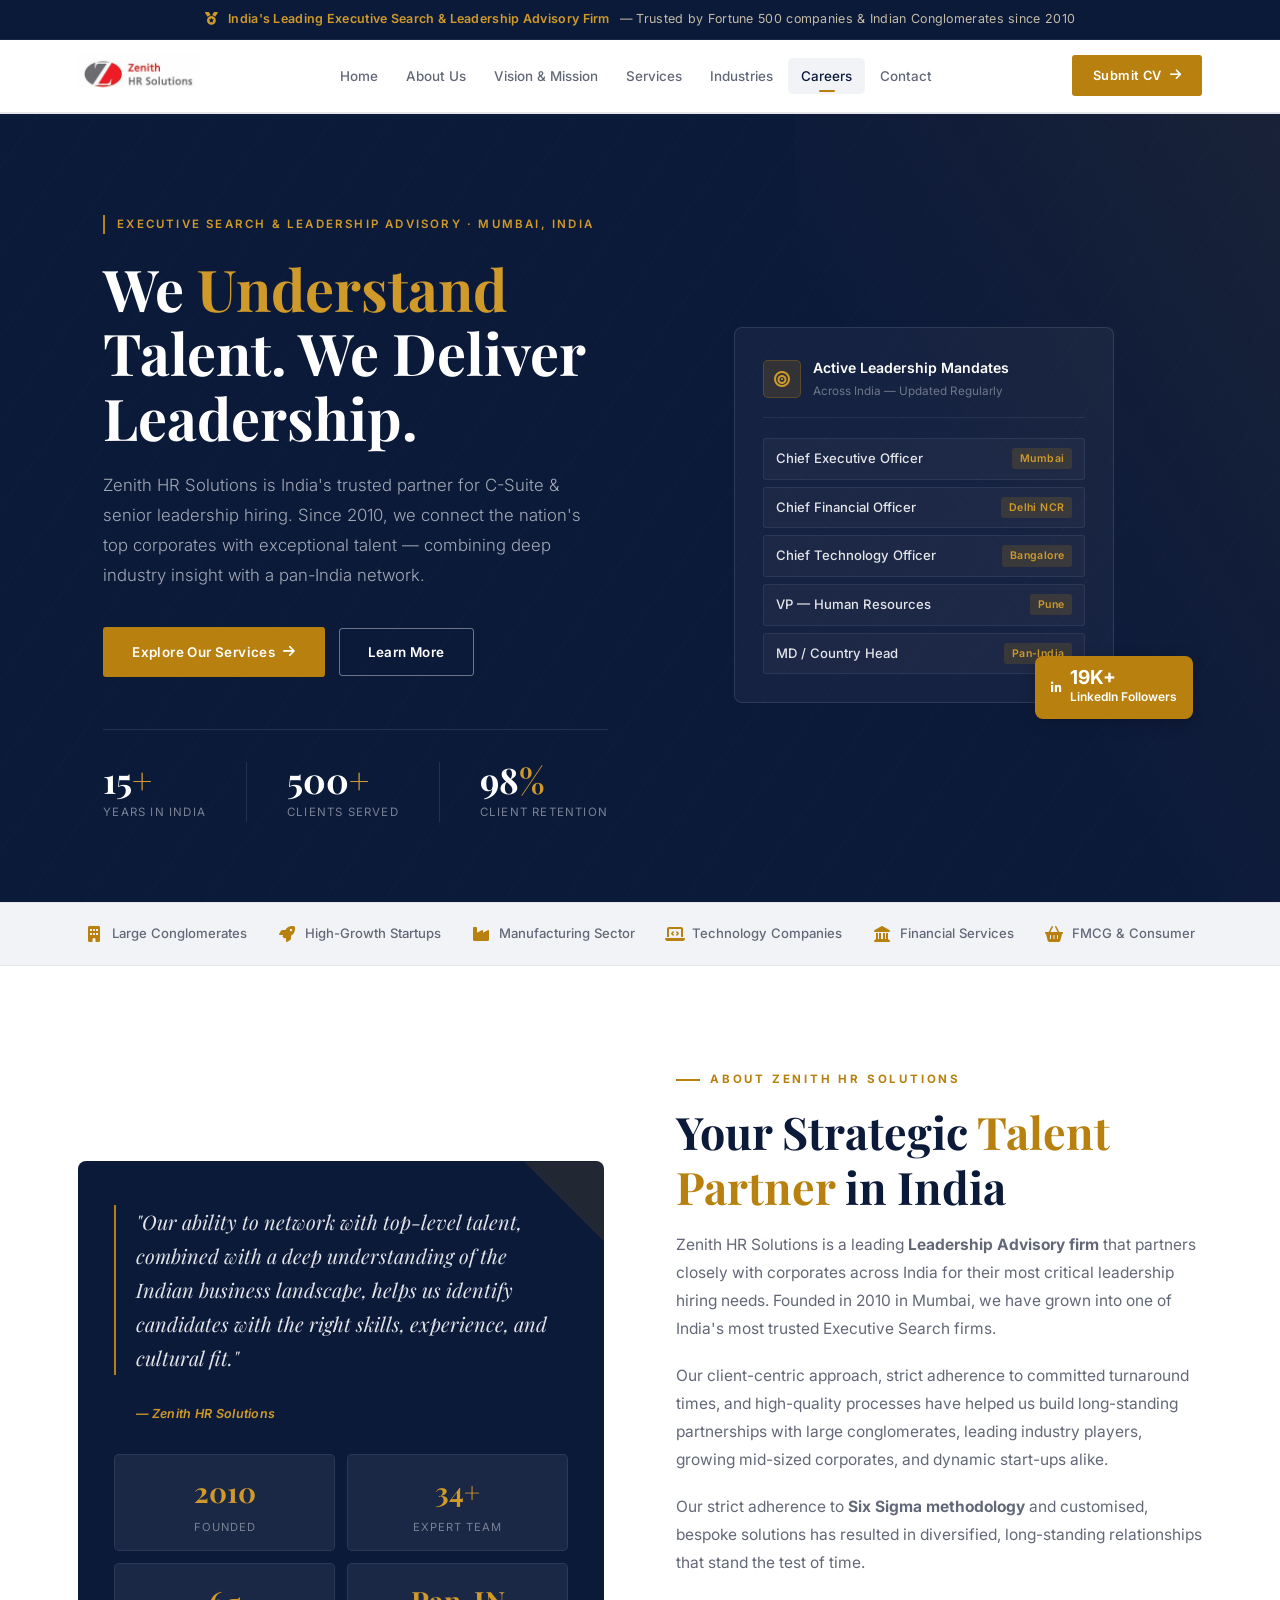
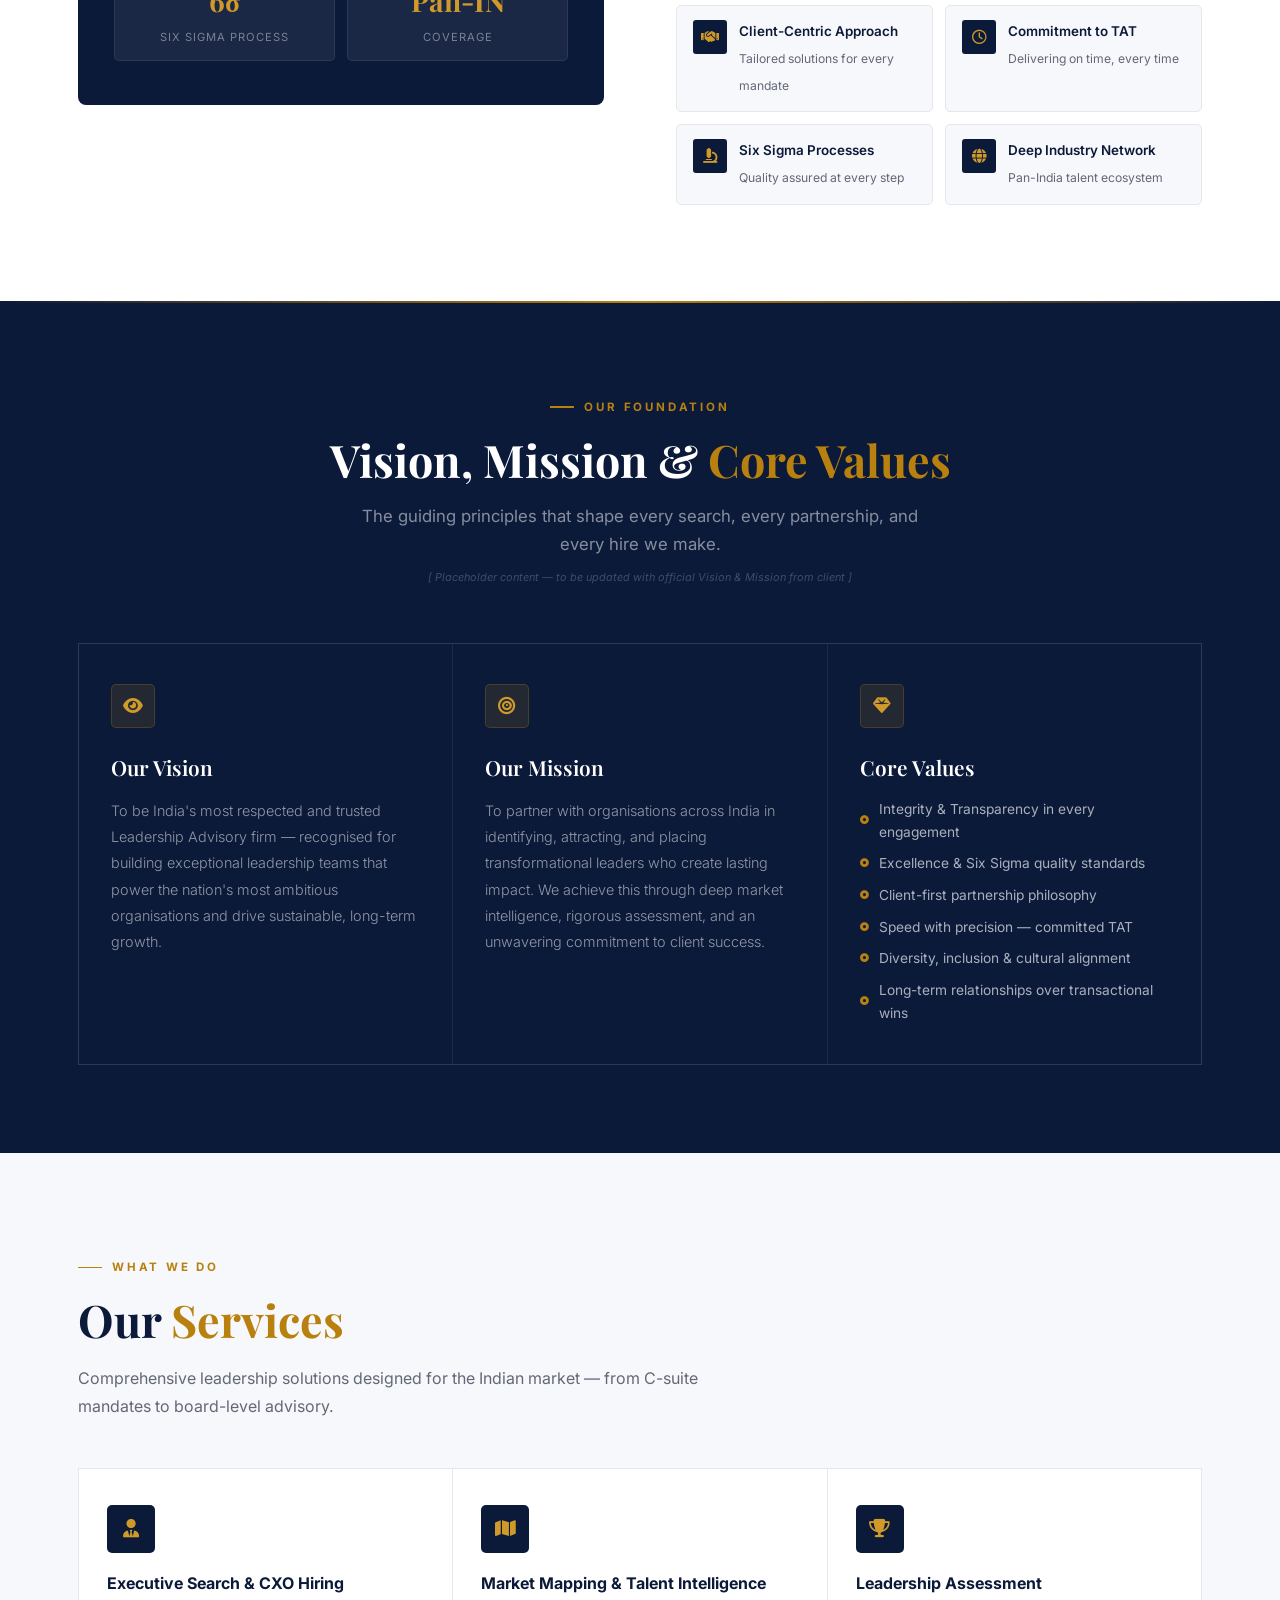
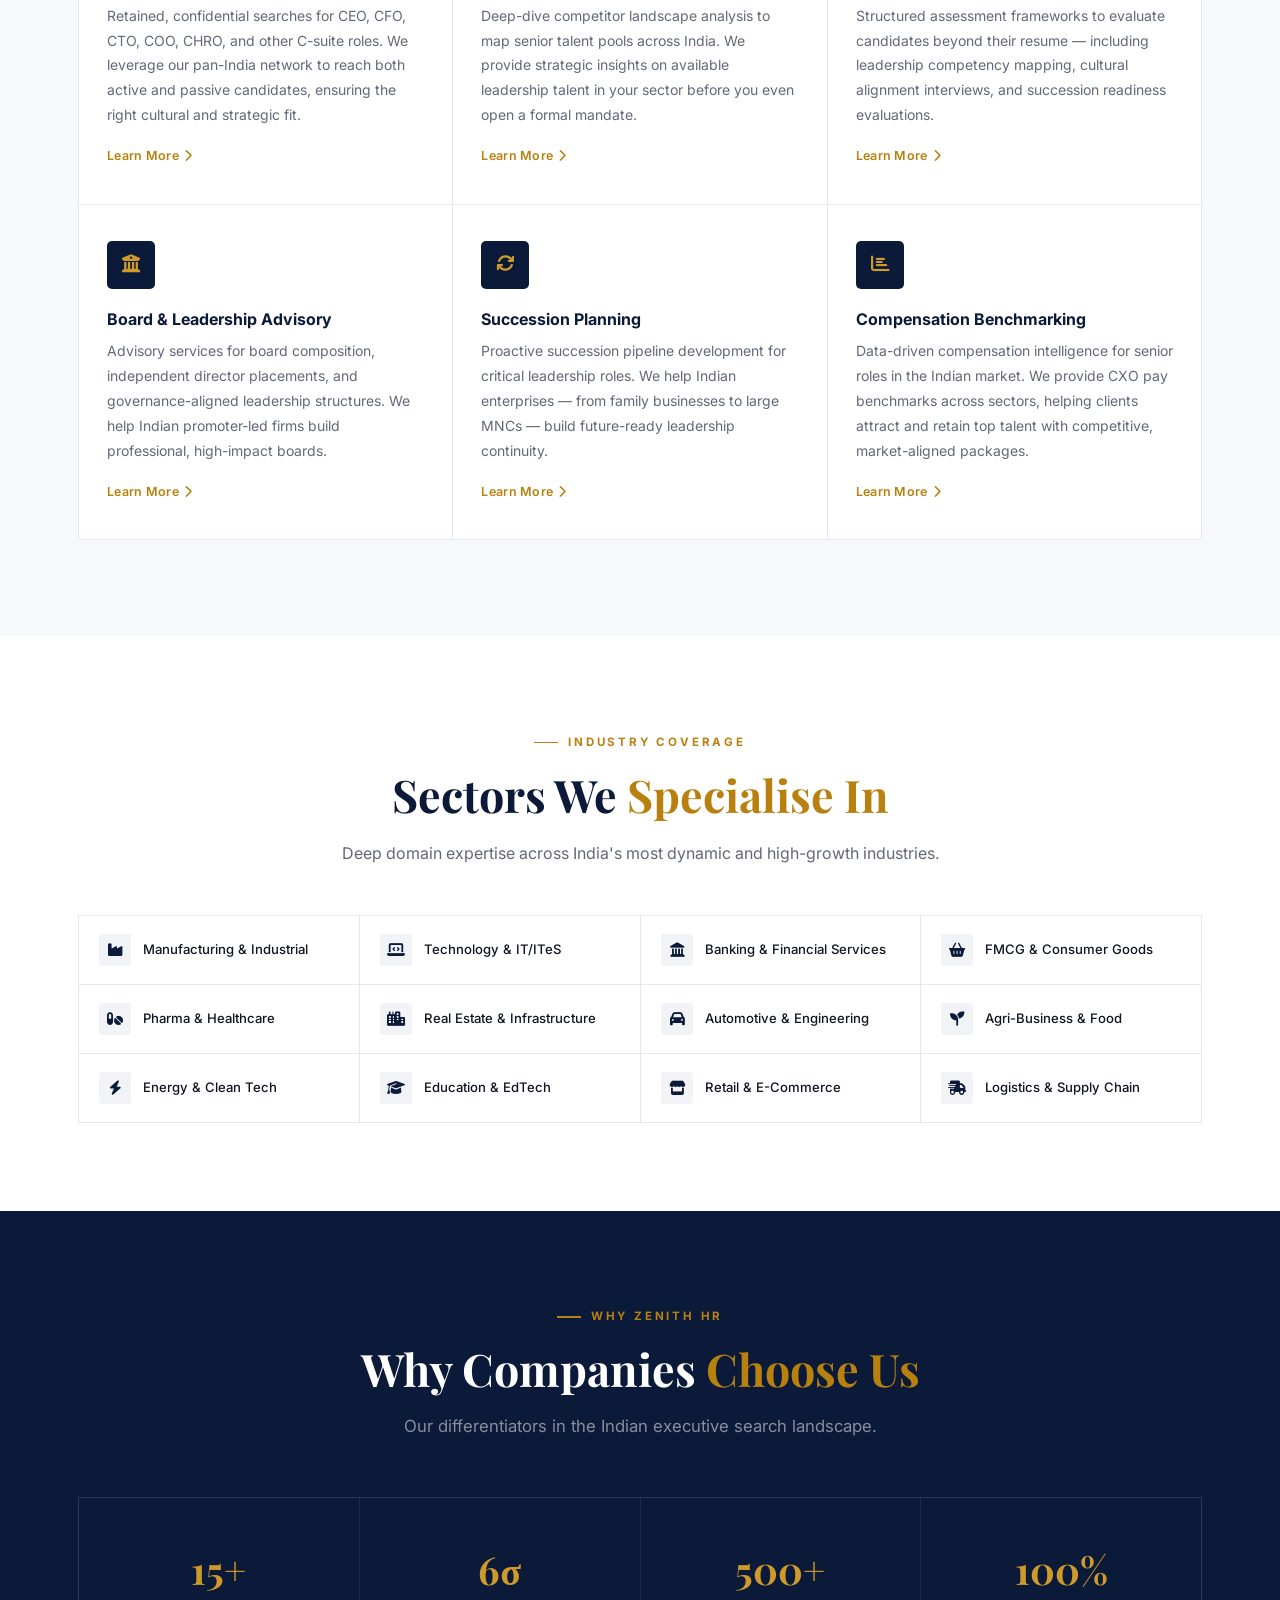
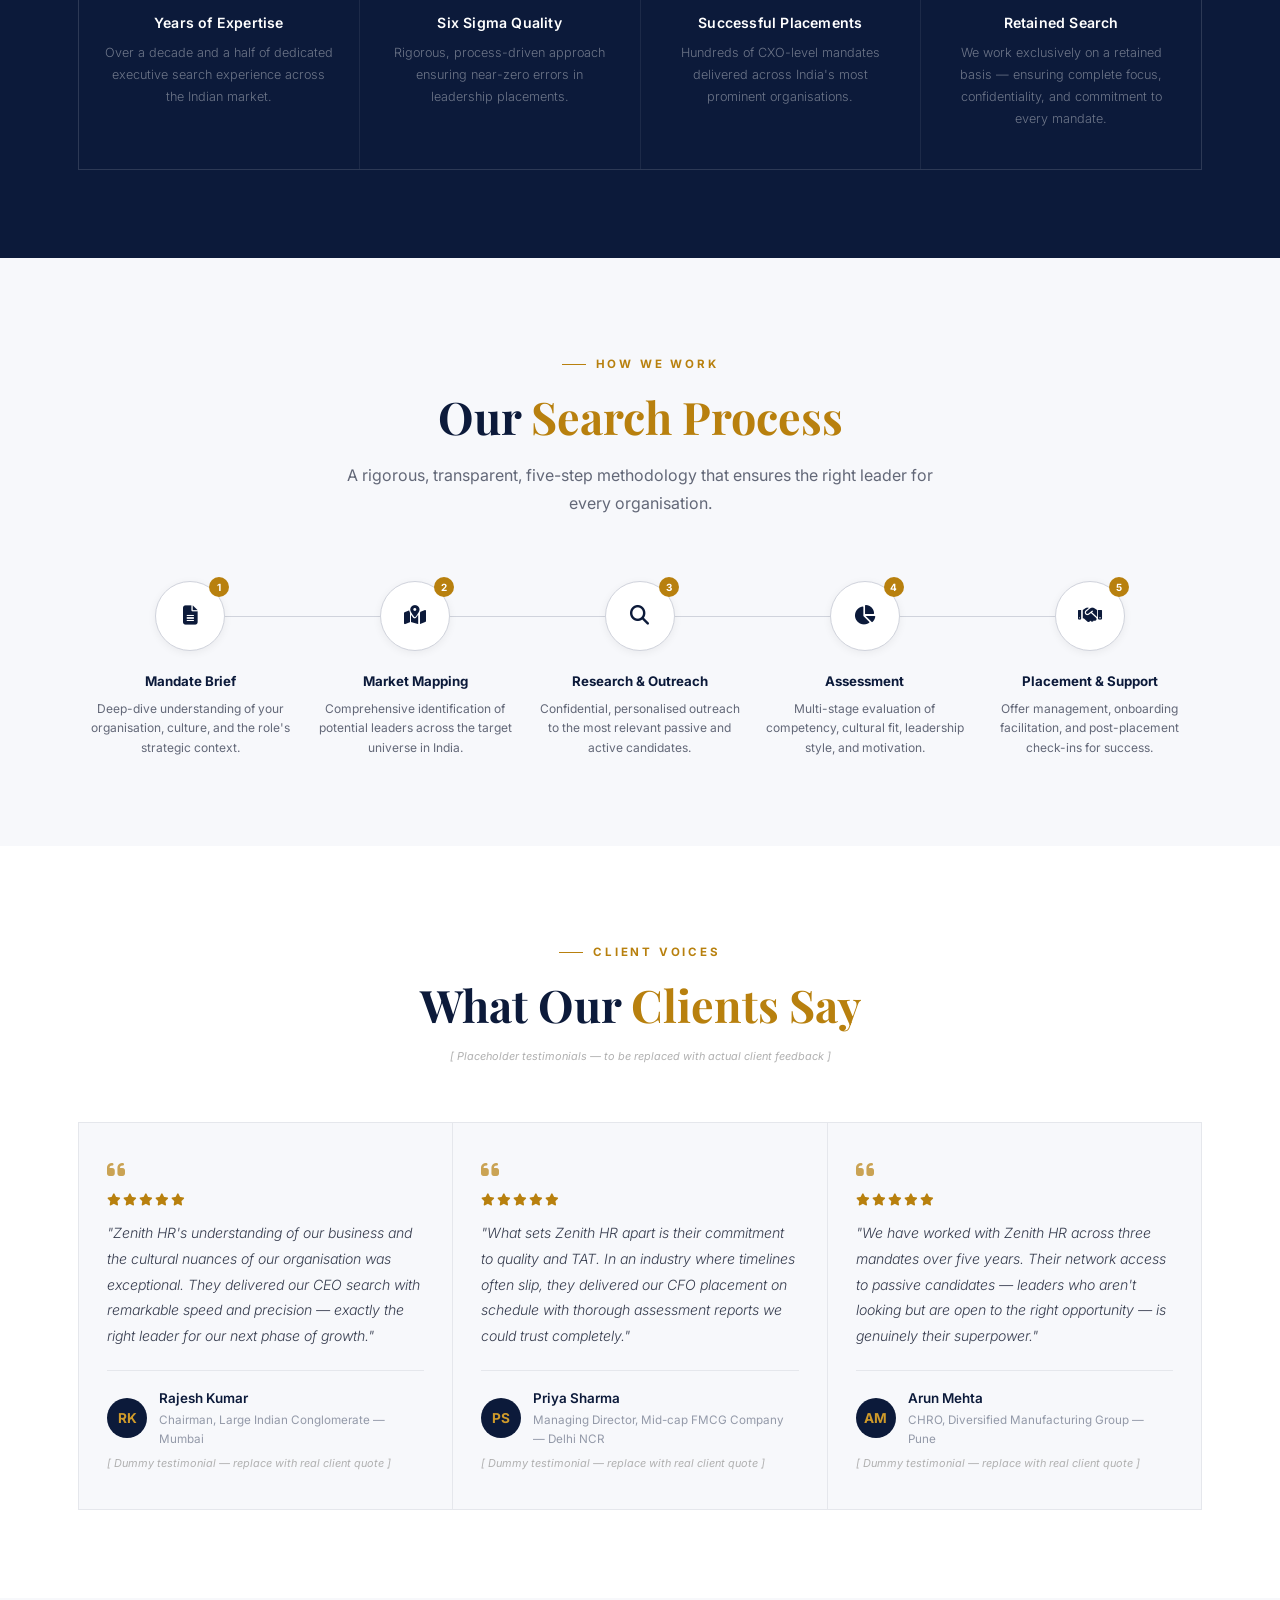
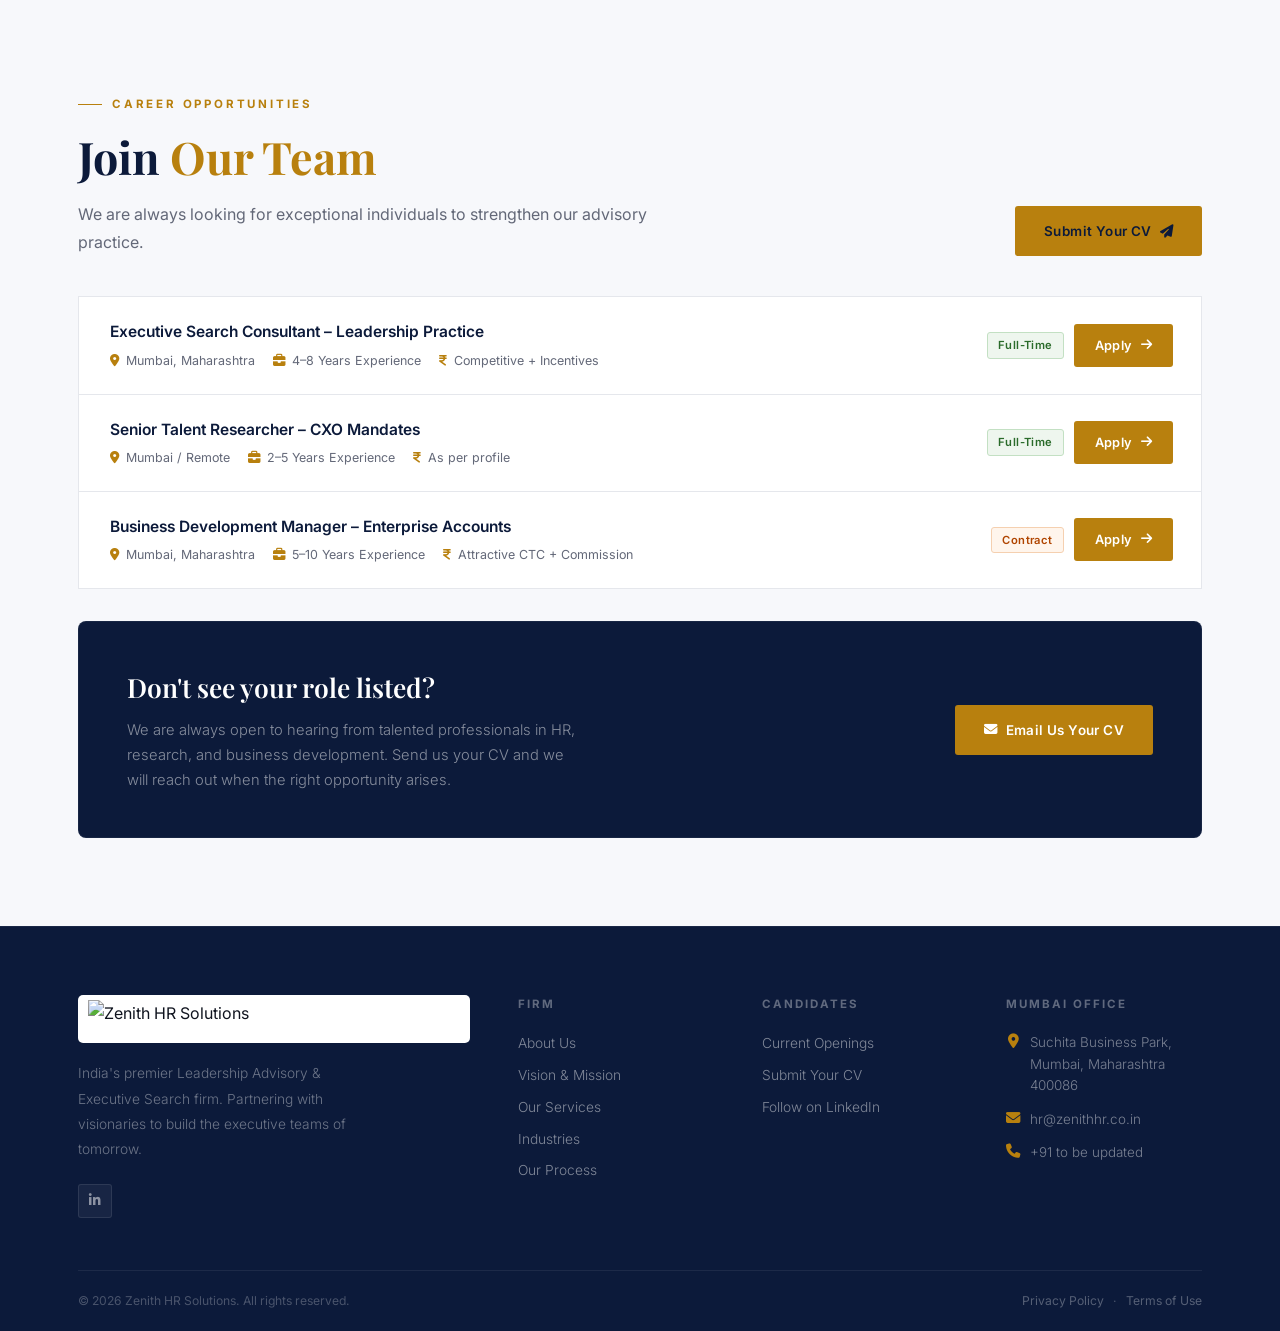
==== index.html @ 732fcbbd "Initial commit" ====
<!DOCTYPE html>
<html lang="en">
<head>
  <meta charset="UTF-8" />
  <meta name="viewport" content="width=device-width, initial-scale=1.0" />
  <meta name="description" content="Zenith HR Solutions – India's leading Leadership Advisory & Executive Search firm. Founded in 2010, partnering with corporates for top-level leadership hiring across India." />
  <meta name="keywords" content="executive search India, leadership hiring, HR solutions Mumbai, CXO recruitment, talent advisory, Zenith HR" />
  <title>Zenith HR Solutions | Leadership Advisory &amp; Executive Search</title>
  <!-- Fonts -->
  <link rel="preconnect" href="https://fonts.googleapis.com" />
  <link rel="preconnect" href="https://fonts.gstatic.com" crossorigin />
  <link href="https://fonts.googleapis.com/css2?family=Inter:wght@300;400;500;600;700;800;900&family=Playfair+Display:ital,wght@0,600;0,700;1,600&display=swap" rel="stylesheet" />
  <!-- FontAwesome Icons -->
  <link rel="stylesheet" href="https://cdnjs.cloudflare.com/ajax/libs/font-awesome/6.5.0/css/all.min.css" />
  <!-- Stylesheet -->
  <link rel="stylesheet" href="css/style.css" />
</head>
<body>
  <!-- ═══════════════ RIBBON ═══════════════ -->
  <div class="ribbon">
    <i class="fa-solid fa-medal" aria-hidden="true"></i>
    <strong>India's Leading Executive Search &amp; Leadership Advisory Firm</strong>
    &mdash; Trusted by Fortune 500 companies &amp; Indian Conglomerates since 2010
  </div>
  <!-- ═══════════════ NAVBAR ═══════════════ -->
  <nav class="navbar" id="navbar" role="navigation" aria-label="Main navigation">
    <div class="container navbar-inner">
      <a href="#home" class="logo-wrap" aria-label="Zenith HR Solutions — Home">
        <!--
          Logo image: update this path to your logo file.
          If placing the logo inside the project, copy it to:
            zenith-hr-v2/assets/zenith-logo.png
          Then change src to: assets/zenith-logo.png
        -->
        <img src="/assets/zenith-logo.png" alt="Zenith HR Solutions" id="logo-img" />
      </a>
      <div class="nav-links" id="navLinks">
        <a href="#home"    class="active">Home</a>
        <a href="#about">About Us</a>
        <a href="#vision">Vision &amp; Mission</a>
        <a href="#services">Services</a>
        <a href="#sectors">Industries</a>
        <a href="#careers">Careers</a>
        <a href="#contact">Contact</a>
      </div>
      <div class="nav-cta">
        <a href="#careers" class="btn-primary">
          Submit CV
          <i class="fa-solid fa-arrow-right" aria-hidden="true"></i>
        </a>
      </div>
      <button
        class="hamburger"
        id="hamburger"
        aria-label="Open navigation menu"
        aria-expanded="false"
        aria-controls="mobileMenu"
      >
        <span></span>
        <span></span>
        <span></span>
      </button>
    </div>
  </nav>
  <!-- ═══════════════ MOBILE MENU ═══════════════ -->
  <div class="mobile-menu" id="mobileMenu" role="dialog" aria-modal="true" aria-label="Mobile navigation">
    <button class="mobile-close" id="mobileClose" aria-label="Close menu">
      <i class="fa-solid fa-xmark" aria-hidden="true"></i>
    </button>
    <a href="#home">Home</a>
    <a href="#about">About Us</a>
    <a href="#vision">Vision &amp; Mission</a>
    <a href="#services">Services</a>
    <a href="#sectors">Industries</a>
    <a href="#careers">Careers</a>
    <a href="#contact">Contact</a>
    <a href="#careers" class="btn-primary">
      Submit CV <i class="fa-solid fa-arrow-right" aria-hidden="true"></i>
    </a>
  </div>
  <!-- ═══════════════ HERO ═══════════════ -->
  <section class="hero" id="home">
    <div class="container hero-inner">
      <!-- Left: copy -->
      <div class="hero-content">
        <div class="hero-tag">
          Executive Search &amp; Leadership Advisory &middot; Mumbai, India
        </div>
        <h1>
          We <span class="highlight">Understand</span><br>
          Talent. We Deliver<br>Leadership.
        </h1>
        <p class="hero-desc">
          Zenith HR Solutions is India's trusted partner for C-Suite &amp; senior leadership hiring.
          Since 2010, we connect the nation's top corporates with exceptional talent &mdash; combining
          deep industry insight with a pan-India network.
        </p>
        <div class="hero-actions">
          <a href="#services" class="btn-primary">
            Explore Our Services
            <i class="fa-solid fa-arrow-right" aria-hidden="true"></i>
          </a>
          <a href="#about" class="btn-outline">Learn More</a>
        </div>
        <div class="hero-stats">
          <div class="hero-stat">
            <div class="hero-stat-num">15<span>+</span></div>
            <div class="hero-stat-lbl">Years in India</div>
          </div>
          <div class="hero-stat">
            <div class="hero-stat-num">500<span>+</span></div>
            <div class="hero-stat-lbl">Clients Served</div>
          </div>
          <div class="hero-stat">
            <div class="hero-stat-num">98<span>%</span></div>
            <div class="hero-stat-lbl">Client Retention</div>
          </div>
        </div>
      </div>
      <!-- Right: card -->
      <div class="hero-visual" aria-hidden="true">
        <div class="hero-card-main">
          <div class="hero-card-header">
            <div class="hero-card-icon">
              <i class="fa-solid fa-bullseye"></i>
            </div>
            <div>
              <div class="hero-card-title">Active Leadership Mandates</div>
              <div class="hero-card-sub">Across India &mdash; Updated Regularly</div>
            </div>
          </div>
          <div class="search-role-list">
            <div class="search-role-item">
              <span class="role-name">Chief Executive Officer</span>
              <span class="role-tag">Mumbai</span>
            </div>
            <div class="search-role-item">
              <span class="role-name">Chief Financial Officer</span>
              <span class="role-tag">Delhi NCR</span>
            </div>
            <div class="search-role-item">
              <span class="role-name">Chief Technology Officer</span>
              <span class="role-tag">Bangalore</span>
            </div>
            <div class="search-role-item">
              <span class="role-name">VP &mdash; Human Resources</span>
              <span class="role-tag">Pune</span>
            </div>
            <div class="search-role-item">
              <span class="role-name">MD / Country Head</span>
              <span class="role-tag">Pan-India</span>
            </div>
          </div>
        </div>
        <div class="hero-float-badge">
          <i class="fa-brands fa-linkedin-in"></i>
          <div>
            <strong>19K+</strong>
            LinkedIn Followers
          </div>
        </div>
      </div>
    </div>
  </section>
  <!-- ═══════════════ TRUST STRIP ═══════════════ -->
  <div class="trust-strip">
    <div class="container trust-inner">
      <div class="trust-item">
        <i class="fa-solid fa-building trust-item-icon" aria-hidden="true"></i>
        Large Conglomerates
      </div>
      <div class="trust-item">
        <i class="fa-solid fa-rocket trust-item-icon" aria-hidden="true"></i>
        High-Growth Startups
      </div>
      <div class="trust-item">
        <i class="fa-solid fa-industry trust-item-icon" aria-hidden="true"></i>
        Manufacturing Sector
      </div>
      <div class="trust-item">
        <i class="fa-solid fa-laptop-code trust-item-icon" aria-hidden="true"></i>
        Technology Companies
      </div>
      <div class="trust-item">
        <i class="fa-solid fa-landmark trust-item-icon" aria-hidden="true"></i>
        Financial Services
      </div>
      <div class="trust-item">
        <i class="fa-solid fa-basket-shopping trust-item-icon" aria-hidden="true"></i>
        FMCG &amp; Consumer
      </div>
    </div>
  </div>
  <!-- ═══════════════ ABOUT ═══════════════ -->
  <section class="about" id="about">
    <div class="container">
      <div class="about-grid">
        <!-- Left: Quote card -->
        <div class="about-image-wrap">
          <div class="about-img-card">
            <blockquote class="about-quote">
              "Our ability to network with top-level talent, combined with a deep understanding
              of the Indian business landscape, helps us identify candidates with the right skills,
              experience, and cultural fit."
            </blockquote>
            <cite class="about-quote-cite">&mdash; Zenith HR Solutions</cite>
            <div class="about-metrics">
              <div class="about-metric-card">
                <div class="about-metric-val">2010</div>
                <div class="about-metric-lbl">Founded</div>
              </div>
              <div class="about-metric-card">
                <div class="about-metric-val">34+</div>
                <div class="about-metric-lbl">Expert Team</div>
              </div>
              <div class="about-metric-card">
                <div class="about-metric-val">6&sigma;</div>
                <div class="about-metric-lbl">Six Sigma Process</div>
              </div>
              <div class="about-metric-card">
                <div class="about-metric-val">Pan-IN</div>
                <div class="about-metric-lbl">Coverage</div>
              </div>
            </div>
          </div>
        </div>
        <!-- Right: Content -->
        <div class="about-content">
          <div class="section-label">About Zenith HR Solutions</div>
          <h2 class="section-title">Your Strategic <span>Talent Partner</span> in India</h2>
          <p>
            Zenith HR Solutions is a leading <strong>Leadership Advisory firm</strong> that partners closely with
            corporates across India for their most critical leadership hiring needs. Founded in 2010
            in Mumbai, we have grown into one of India's most trusted Executive Search firms.
          </p>
          <p>
            Our client-centric approach, strict adherence to committed turnaround times, and high-quality
            processes have helped us build long-standing partnerships with large conglomerates, leading
            industry players, growing mid-sized corporates, and dynamic start-ups alike.
          </p>
          <p>
            Our strict adherence to <strong>Six Sigma methodology</strong> and customised, bespoke solutions
            has resulted in diversified, long-standing relationships that stand the test of time.
          </p>
          <div class="about-pillars reveal">
            <div class="about-pillar">
              <div class="pillar-icon" aria-hidden="true">
                <i class="fa-solid fa-handshake"></i>
              </div>
              <div class="pillar-text">
                <strong>Client-Centric Approach</strong>
                <span>Tailored solutions for every mandate</span>
              </div>
            </div>
            <div class="about-pillar">
              <div class="pillar-icon" aria-hidden="true">
                <i class="fa-regular fa-clock"></i>
              </div>
              <div class="pillar-text">
                <strong>Commitment to TAT</strong>
                <span>Delivering on time, every time</span>
              </div>
            </div>
            <div class="about-pillar">
              <div class="pillar-icon" aria-hidden="true">
                <i class="fa-solid fa-microscope"></i>
              </div>
              <div class="pillar-text">
                <strong>Six Sigma Processes</strong>
                <span>Quality assured at every step</span>
              </div>
            </div>
            <div class="about-pillar">
              <div class="pillar-icon" aria-hidden="true">
                <i class="fa-solid fa-globe"></i>
              </div>
              <div class="pillar-text">
                <strong>Deep Industry Network</strong>
                <span>Pan-India talent ecosystem</span>
              </div>
            </div>
          </div>
        </div>
      </div>
    </div>
  </section>
  <!-- ═══════════════ VISION & MISSION ═══════════════ -->
  <section class="vision-mission" id="vision">
    <div class="container">
      <div style="text-align: center; margin-bottom: 56px;">
        <div class="section-label" style="justify-content: center;">Our Foundation</div>
        <h2 class="section-title" style="color: var(--white);">
          Vision, Mission &amp; <span>Core Values</span>
        </h2>
        <p style="font-size: 1.05rem; color: rgba(255,255,255,0.5); max-width: 600px; margin: 0 auto;">
          The guiding principles that shape every search, every partnership, and every hire we make.
        </p>
        <p class="dummy-note" style="color: rgba(255,255,255,0.22); margin-top: 10px;">
          [ Placeholder content &mdash; to be updated with official Vision &amp; Mission from client ]
        </p>
      </div>
      <div class="vm-grid reveal">
        <div class="vm-card">
          <div class="vm-card-icon" aria-hidden="true">
            <i class="fa-solid fa-eye"></i>
          </div>
          <h3>Our Vision</h3>
          <p>
            To be India's most respected and trusted Leadership Advisory firm &mdash; recognised for building
            exceptional leadership teams that power the nation's most ambitious organisations and drive
            sustainable, long-term growth.
          </p>
        </div>
        <div class="vm-card">
          <div class="vm-card-icon" aria-hidden="true">
            <i class="fa-solid fa-bullseye"></i>
          </div>
          <h3>Our Mission</h3>
          <p>
            To partner with organisations across India in identifying, attracting, and placing transformational
            leaders who create lasting impact. We achieve this through deep market intelligence, rigorous
            assessment, and an unwavering commitment to client success.
          </p>
        </div>
        <div class="vm-card">
          <div class="vm-card-icon" aria-hidden="true">
            <i class="fa-solid fa-gem"></i>
          </div>
          <h3>Core Values</h3>
          <div class="vm-values-list">
            <div class="vm-value-item">
              <i class="fa-solid fa-circle-dot" aria-hidden="true"></i>
              Integrity &amp; Transparency in every engagement
            </div>
            <div class="vm-value-item">
              <i class="fa-solid fa-circle-dot" aria-hidden="true"></i>
              Excellence &amp; Six Sigma quality standards
            </div>
            <div class="vm-value-item">
              <i class="fa-solid fa-circle-dot" aria-hidden="true"></i>
              Client-first partnership philosophy
            </div>
            <div class="vm-value-item">
              <i class="fa-solid fa-circle-dot" aria-hidden="true"></i>
              Speed with precision &mdash; committed TAT
            </div>
            <div class="vm-value-item">
              <i class="fa-solid fa-circle-dot" aria-hidden="true"></i>
              Diversity, inclusion &amp; cultural alignment
            </div>
            <div class="vm-value-item">
              <i class="fa-solid fa-circle-dot" aria-hidden="true"></i>
              Long-term relationships over transactional wins
            </div>
          </div>
        </div>
      </div>
    </div>
  </section>
  <!-- ═══════════════ SERVICES ═══════════════ -->
  <section class="services" id="services">
    <div class="container">
      <div class="section-label">What We Do</div>
      <h2 class="section-title">Our <span>Services</span></h2>
      <p class="section-subtitle">
        Comprehensive leadership solutions designed for the Indian market &mdash; from C-suite mandates to board-level advisory.
      </p>
      <div class="services-grid reveal">
        <article class="service-card">
          <div class="service-icon" aria-hidden="true">
            <i class="fa-solid fa-user-tie"></i>
          </div>
          <h3>Executive Search &amp; CXO Hiring</h3>
          <p>Retained, confidential searches for CEO, CFO, CTO, COO, CHRO, and other C-suite roles. We leverage our pan-India network to reach both active and passive candidates, ensuring the right cultural and strategic fit.</p>
          <a href="#contact" class="service-link">
            Learn More <i class="fa-solid fa-chevron-right" aria-hidden="true"></i>
          </a>
        </article>
        <article class="service-card">
          <div class="service-icon" aria-hidden="true">
            <i class="fa-solid fa-map"></i>
          </div>
          <h3>Market Mapping &amp; Talent Intelligence</h3>
          <p>Deep-dive competitor landscape analysis to map senior talent pools across India. We provide strategic insights on available leadership talent in your sector before you even open a formal mandate.</p>
          <a href="#contact" class="service-link">
            Learn More <i class="fa-solid fa-chevron-right" aria-hidden="true"></i>
          </a>
        </article>
        <article class="service-card">
          <div class="service-icon" aria-hidden="true">
            <i class="fa-solid fa-trophy"></i>
          </div>
          <h3>Leadership Assessment</h3>
          <p>Structured assessment frameworks to evaluate candidates beyond their resume &mdash; including leadership competency mapping, cultural alignment interviews, and succession readiness evaluations.</p>
          <a href="#contact" class="service-link">
            Learn More <i class="fa-solid fa-chevron-right" aria-hidden="true"></i>
          </a>
        </article>
        <article class="service-card">
          <div class="service-icon" aria-hidden="true">
            <i class="fa-solid fa-building-columns"></i>
          </div>
          <h3>Board &amp; Leadership Advisory</h3>
          <p>Advisory services for board composition, independent director placements, and governance-aligned leadership structures. We help Indian promoter-led firms build professional, high-impact boards.</p>
          <a href="#contact" class="service-link">
            Learn More <i class="fa-solid fa-chevron-right" aria-hidden="true"></i>
          </a>
        </article>
        <article class="service-card">
          <div class="service-icon" aria-hidden="true">
            <i class="fa-solid fa-arrows-rotate"></i>
          </div>
          <h3>Succession Planning</h3>
          <p>Proactive succession pipeline development for critical leadership roles. We help Indian enterprises &mdash; from family businesses to large MNCs &mdash; build future-ready leadership continuity.</p>
          <a href="#contact" class="service-link">
            Learn More <i class="fa-solid fa-chevron-right" aria-hidden="true"></i>
          </a>
        </article>
        <article class="service-card">
          <div class="service-icon" aria-hidden="true">
            <i class="fa-solid fa-chart-bar"></i>
          </div>
          <h3>Compensation Benchmarking</h3>
          <p>Data-driven compensation intelligence for senior roles in the Indian market. We provide CXO pay benchmarks across sectors, helping clients attract and retain top talent with competitive, market-aligned packages.</p>
          <a href="#contact" class="service-link">
            Learn More <i class="fa-solid fa-chevron-right" aria-hidden="true"></i>
          </a>
        </article>
      </div>
    </div>
  </section>
  <!-- ═══════════════ SECTORS ═══════════════ -->
  <section class="sectors" id="sectors">
    <div class="container">
      <div style="text-align: center;">
        <div class="section-label" style="justify-content: center;">Industry Coverage</div>
        <h2 class="section-title">Sectors We <span>Specialise In</span></h2>
        <p class="section-subtitle" style="margin: 0 auto 48px; text-align: center;">
          Deep domain expertise across India's most dynamic and high-growth industries.
        </p>
      </div>
      <div class="sectors-grid reveal">
        <div class="sector-pill">
          <div class="sector-icon"><i class="fa-solid fa-industry" aria-hidden="true"></i></div>
          <span>Manufacturing &amp; Industrial</span>
        </div>
        <div class="sector-pill">
          <div class="sector-icon"><i class="fa-solid fa-laptop-code" aria-hidden="true"></i></div>
          <span>Technology &amp; IT/ITeS</span>
        </div>
        <div class="sector-pill">
          <div class="sector-icon"><i class="fa-solid fa-landmark" aria-hidden="true"></i></div>
          <span>Banking &amp; Financial Services</span>
        </div>
        <div class="sector-pill">
          <div class="sector-icon"><i class="fa-solid fa-basket-shopping" aria-hidden="true"></i></div>
          <span>FMCG &amp; Consumer Goods</span>
        </div>
        <div class="sector-pill">
          <div class="sector-icon"><i class="fa-solid fa-pills" aria-hidden="true"></i></div>
          <span>Pharma &amp; Healthcare</span>
        </div>
        <div class="sector-pill">
          <div class="sector-icon"><i class="fa-solid fa-city" aria-hidden="true"></i></div>
          <span>Real Estate &amp; Infrastructure</span>
        </div>
        <div class="sector-pill">
          <div class="sector-icon"><i class="fa-solid fa-car" aria-hidden="true"></i></div>
          <span>Automotive &amp; Engineering</span>
        </div>
        <div class="sector-pill">
          <div class="sector-icon"><i class="fa-solid fa-seedling" aria-hidden="true"></i></div>
          <span>Agri-Business &amp; Food</span>
        </div>
        <div class="sector-pill">
          <div class="sector-icon"><i class="fa-solid fa-bolt" aria-hidden="true"></i></div>
          <span>Energy &amp; Clean Tech</span>
        </div>
        <div class="sector-pill">
          <div class="sector-icon"><i class="fa-solid fa-graduation-cap" aria-hidden="true"></i></div>
          <span>Education &amp; EdTech</span>
        </div>
        <div class="sector-pill">
          <div class="sector-icon"><i class="fa-solid fa-store" aria-hidden="true"></i></div>
          <span>Retail &amp; E-Commerce</span>
        </div>
        <div class="sector-pill">
          <div class="sector-icon"><i class="fa-solid fa-truck-fast" aria-hidden="true"></i></div>
          <span>Logistics &amp; Supply Chain</span>
        </div>
      </div>
    </div>
  </section>
  <!-- ═══════════════ WHY US ═══════════════ -->
  <section class="why-us" id="whyus">
    <div class="container">
      <div style="text-align: center; margin-bottom: 56px;">
        <div class="section-label" style="justify-content: center;">Why Zenith HR</div>
        <h2 class="section-title" style="color: var(--white);">
          Why Companies <span>Choose Us</span>
        </h2>
        <p style="font-size: 1.05rem; color: rgba(255,255,255,0.5); max-width: 580px; margin: 0 auto;">
          Our differentiators in the Indian executive search landscape.
        </p>
      </div>
      <div class="why-grid reveal">
        <div class="why-card">
          <div class="why-num">15+</div>
          <h4>Years of Expertise</h4>
          <p>Over a decade and a half of dedicated executive search experience across the Indian market.</p>
        </div>
        <div class="why-card">
          <div class="why-num">6&sigma;</div>
          <h4>Six Sigma Quality</h4>
          <p>Rigorous, process-driven approach ensuring near-zero errors in leadership placements.</p>
        </div>
        <div class="why-card">
          <div class="why-num">500+</div>
          <h4>Successful Placements</h4>
          <p>Hundreds of CXO-level mandates delivered across India's most prominent organisations.</p>
        </div>
        <div class="why-card">
          <div class="why-num">100%</div>
          <h4>Retained Search</h4>
          <p>We work exclusively on a retained basis &mdash; ensuring complete focus, confidentiality, and commitment to every mandate.</p>
        </div>
      </div>
    </div>
  </section>
  <!-- ═══════════════ PROCESS ═══════════════ -->
  <section class="process" id="process">
    <div class="container">
      <div style="text-align: center; margin-bottom: 64px;">
        <div class="section-label" style="justify-content: center;">How We Work</div>
        <h2 class="section-title">Our <span>Search Process</span></h2>
        <p class="section-subtitle" style="text-align: center; margin: 0 auto;">
          A rigorous, transparent, five-step methodology that ensures the right leader for every organisation.
        </p>
      </div>
      <div class="process-steps">
        <div class="process-step">
          <div class="step-circle">
            <span class="step-badge" aria-hidden="true">1</span>
            <i class="fa-solid fa-file-lines" aria-hidden="true"></i>
          </div>
          <h4>Mandate Brief</h4>
          <p>Deep-dive understanding of your organisation, culture, and the role's strategic context.</p>
        </div>
        <div class="process-step">
          <div class="step-circle">
            <span class="step-badge" aria-hidden="true">2</span>
            <i class="fa-solid fa-map-location-dot" aria-hidden="true"></i>
          </div>
          <h4>Market Mapping</h4>
          <p>Comprehensive identification of potential leaders across the target universe in India.</p>
        </div>
        <div class="process-step">
          <div class="step-circle">
            <span class="step-badge" aria-hidden="true">3</span>
            <i class="fa-solid fa-magnifying-glass" aria-hidden="true"></i>
          </div>
          <h4>Research &amp; Outreach</h4>
          <p>Confidential, personalised outreach to the most relevant passive and active candidates.</p>
        </div>
        <div class="process-step">
          <div class="step-circle">
            <span class="step-badge" aria-hidden="true">4</span>
            <i class="fa-solid fa-chart-pie" aria-hidden="true"></i>
          </div>
          <h4>Assessment</h4>
          <p>Multi-stage evaluation of competency, cultural fit, leadership style, and motivation.</p>
        </div>
        <div class="process-step">
          <div class="step-circle">
            <span class="step-badge" aria-hidden="true">5</span>
            <i class="fa-solid fa-handshake" aria-hidden="true"></i>
          </div>
          <h4>Placement &amp; Support</h4>
          <p>Offer management, onboarding facilitation, and post-placement check-ins for success.</p>
        </div>
      </div>
    </div>
  </section>
  <!-- ═══════════════ TESTIMONIALS ═══════════════ -->
  <section class="testimonials" id="testimonials">
    <div class="container">
      <div style="text-align: center; margin-bottom: 56px;">
        <div class="section-label" style="justify-content: center;">Client Voices</div>
        <h2 class="section-title">What Our <span>Clients Say</span></h2>
        <p class="dummy-note" style="margin-top: 8px;">
          [ Placeholder testimonials &mdash; to be replaced with actual client feedback ]
        </p>
      </div>
      <div class="testi-grid reveal">
        <div class="testi-card">
          <i class="fa-solid fa-quote-left testi-quote-icon" aria-hidden="true"></i>
          <div class="testi-stars" aria-label="5 out of 5 stars">
            <i class="fa-solid fa-star"></i><i class="fa-solid fa-star"></i>
            <i class="fa-solid fa-star"></i><i class="fa-solid fa-star"></i>
            <i class="fa-solid fa-star"></i>
          </div>
          <p class="testi-text">
            "Zenith HR's understanding of our business and the cultural nuances of our organisation
            was exceptional. They delivered our CEO search with remarkable speed and precision &mdash;
            exactly the right leader for our next phase of growth."
          </p>
          <div class="testi-author">
            <div class="testi-avatar" aria-hidden="true">RK</div>
            <div>
              <div class="testi-name">Rajesh Kumar</div>
              <div class="testi-role">Chairman, Large Indian Conglomerate &mdash; Mumbai</div>
            </div>
          </div>
          <p class="dummy-note">[ Dummy testimonial &mdash; replace with real client quote ]</p>
        </div>
        <div class="testi-card">
          <i class="fa-solid fa-quote-left testi-quote-icon" aria-hidden="true"></i>
          <div class="testi-stars" aria-label="5 out of 5 stars">
            <i class="fa-solid fa-star"></i><i class="fa-solid fa-star"></i>
            <i class="fa-solid fa-star"></i><i class="fa-solid fa-star"></i>
            <i class="fa-solid fa-star"></i>
          </div>
          <p class="testi-text">
            "What sets Zenith HR apart is their commitment to quality and TAT. In an industry where
            timelines often slip, they delivered our CFO placement on schedule with thorough assessment
            reports we could trust completely."
          </p>
          <div class="testi-author">
            <div class="testi-avatar" aria-hidden="true">PS</div>
            <div>
              <div class="testi-name">Priya Sharma</div>
              <div class="testi-role">Managing Director, Mid-cap FMCG Company &mdash; Delhi NCR</div>
            </div>
          </div>
          <p class="dummy-note">[ Dummy testimonial &mdash; replace with real client quote ]</p>
        </div>
        <div class="testi-card">
          <i class="fa-solid fa-quote-left testi-quote-icon" aria-hidden="true"></i>
          <div class="testi-stars" aria-label="5 out of 5 stars">
            <i class="fa-solid fa-star"></i><i class="fa-solid fa-star"></i>
            <i class="fa-solid fa-star"></i><i class="fa-solid fa-star"></i>
            <i class="fa-solid fa-star"></i>
          </div>
          <p class="testi-text">
            "We have worked with Zenith HR across three mandates over five years. Their network access
            to passive candidates &mdash; leaders who aren't looking but are open to the right opportunity
            &mdash; is genuinely their superpower."
          </p>
          <div class="testi-author">
            <div class="testi-avatar" aria-hidden="true">AM</div>
            <div>
              <div class="testi-name">Arun Mehta</div>
              <div class="testi-role">CHRO, Diversified Manufacturing Group &mdash; Pune</div>
            </div>
          </div>
          <p class="dummy-note">[ Dummy testimonial &mdash; replace with real client quote ]</p>
        </div>
      </div>
    </div>
  </section>
  <!-- ═══════════════ CAREERS ═══════════════ -->
  <section class="careers" id="careers">
    <div class="container">
      <div class="careers-header">
        <div>
          <div class="section-label">Career Opportunities</div>
          <h2 class="section-title">Join <span>Our Team</span></h2>
          <p class="section-subtitle" style="margin-bottom: 0;">
            We are always looking for exceptional individuals to strengthen our advisory practice.
          </p>
        </div>
        <a href="mailto:hr@zenithhr.co.in" class="btn-primary" style="color: var(--navy);">
          Submit Your CV
          <i class="fa-solid fa-paper-plane" aria-hidden="true"></i>
        </a>
      </div>
      <div class="job-listings">
        <div class="job-card">
          <div class="job-info">
            <div class="job-title">Executive Search Consultant – Leadership Practice</div>
            <div class="job-meta">
              <span><i class="fa-solid fa-location-dot" aria-hidden="true"></i> Mumbai, Maharashtra</span>
              <span><i class="fa-solid fa-briefcase" aria-hidden="true"></i> 4–8 Years Experience</span>
              <span><i class="fa-solid fa-indian-rupee-sign" aria-hidden="true"></i> Competitive + Incentives</span>
            </div>
          </div>
          <div class="job-badges">
            <span class="job-type full-time">Full-Time</span>
            <a href="mailto:hr@zenithhr.co.in" class="btn-primary" style="padding: 10px 20px; font-size: 0.8rem;">
              Apply <i class="fa-solid fa-arrow-right" aria-hidden="true"></i>
            </a>
          </div>
        </div>
        <div class="job-card">
          <div class="job-info">
            <div class="job-title">Senior Talent Researcher – CXO Mandates</div>
            <div class="job-meta">
              <span><i class="fa-solid fa-location-dot" aria-hidden="true"></i> Mumbai / Remote</span>
              <span><i class="fa-solid fa-briefcase" aria-hidden="true"></i> 2–5 Years Experience</span>
              <span><i class="fa-solid fa-indian-rupee-sign" aria-hidden="true"></i> As per profile</span>
            </div>
          </div>
          <div class="job-badges">
            <span class="job-type full-time">Full-Time</span>
            <a href="mailto:hr@zenithhr.co.in" class="btn-primary" style="padding: 10px 20px; font-size: 0.8rem;">
              Apply <i class="fa-solid fa-arrow-right" aria-hidden="true"></i>
            </a>
          </div>
        </div>
        <div class="job-card">
          <div class="job-info">
            <div class="job-title">Business Development Manager – Enterprise Accounts</div>
            <div class="job-meta">
              <span><i class="fa-solid fa-location-dot" aria-hidden="true"></i> Mumbai, Maharashtra</span>
              <span><i class="fa-solid fa-briefcase" aria-hidden="true"></i> 5–10 Years Experience</span>
              <span><i class="fa-solid fa-indian-rupee-sign" aria-hidden="true"></i> Attractive CTC + Commission</span>
            </div>
          </div>
          <div class="job-badges">
            <span class="job-type contract">Contract</span>
            <a href="mailto:hr@zenithhr.co.in" class="btn-primary" style="padding: 10px 20px; font-size: 0.8rem;">
              Apply <i class="fa-solid fa-arrow-right" aria-hidden="true"></i>
            </a>
          </div>
        </div>
      </div>
      <div class="careers-cta">
        <div>
          <h3>Don't see your role listed?</h3>
          <p>
            We are always open to hearing from talented professionals in HR, research, and business development.
            Send us your CV and we will reach out when the right opportunity arises.
          </p>
        </div>
        <a href="mailto:hr@zenithhr.co.in" class="btn-primary">
          <i class="fa-solid fa-envelope" aria-hidden="true"></i>
          Email Us Your CV
        </a>
      </div>
    </div>
  </section>
  <!-- ═══════════════ FOOTER ═══════════════ -->
  <footer class="footer" id="contact">
    <div class="container">
      <div class="footer-grid">
        <!-- Brand -->
        <div class="footer-brand">
          <img src="/asset/zenith-logo.png" alt="Zenith HR Solutions" class="footer-logo" />
          <p>
            India's premier Leadership Advisory &amp; Executive Search firm. Partnering with visionaries
            to build the executive teams of tomorrow.
          </p>
          <div class="footer-social">
            <a
              href="https://in.linkedin.com/company/zenith-hr-solutions"
              target="_blank"
              rel="noopener noreferrer"
              class="social-btn"
              aria-label="Zenith HR on LinkedIn"
            >
              <i class="fa-brands fa-linkedin-in" aria-hidden="true"></i>
            </a>
          </div>
        </div>
        <!-- Firm links -->
        <div class="footer-col">
          <h4>Firm</h4>
          <nav class="footer-links" aria-label="Footer firm navigation">
            <a href="#about">About Us</a>
            <a href="#vision">Vision &amp; Mission</a>
            <a href="#services">Our Services</a>
            <a href="#sectors">Industries</a>
            <a href="#process">Our Process</a>
          </nav>
        </div>
        <!-- Candidates -->
        <div class="footer-col">
          <h4>Candidates</h4>
          <nav class="footer-links" aria-label="Footer candidate navigation">
            <a href="#careers">Current Openings</a>
            <a href="mailto:hr@zenithhr.co.in">Submit Your CV</a>
            <a href="https://in.linkedin.com/company/zenith-hr-solutions" target="_blank" rel="noopener noreferrer">Follow on LinkedIn</a>
          </nav>
        </div>
        <!-- Contact -->
        <div class="footer-col" id="contact-details">
          <h4>Mumbai Office</h4>
          <address style="font-style: normal;">
            <div class="footer-info-item">
              <i class="fa-solid fa-location-dot" aria-hidden="true"></i>
              <span>
                Suchita Business Park,<br>
                Mumbai, Maharashtra 400086<br>
                
              </span>
            </div>
            <div class="footer-info-item">
              <i class="fa-solid fa-envelope" aria-hidden="true"></i>
              <a href="mailto:hr@zenithhr.co.in">hr@zenithhr.co.in</a>
            </div>
            <div class="footer-info-item">
              <i class="fa-solid fa-phone" aria-hidden="true"></i>
              <span>+91 to be updated</span>
            </div>
          </address>
        </div>
      </div><!-- /footer-grid -->
      <div class="footer-bottom">
        <p>&copy; 2026 Zenith HR Solutions. All rights reserved.</p>
        <div>
          <a href="#">Privacy Policy</a>
          &ensp;&middot;&ensp;
          <a href="#">Terms of Use</a>
        </div>
      </div>
    </div>
  </footer>
  <!-- ═══════════════ SCROLL TO TOP ═══════════════ -->
  <button id="scrollTopBtn" aria-label="Scroll back to top">
    <i class="fa-solid fa-chevron-up" aria-hidden="true"></i>
  </button>
  <!-- Scripts -->
  <script src="js/main.js" defer></script>
</body>
</html>
---- css/style.css ----
/* ================================================================
   ZENITH HR SOLUTIONS — STYLESHEET v3
   Refined for professional services, B2B executive advisory
   ================================================================ */
/* ── DESIGN TOKENS ──────────────────────────────────────────────── */
:root {
  /* Core palette */
  --navy:         #0c1a3a;
  --navy-light:   #162f5c;
  --navy-mid:     #132047;
  --gold:         #b8800e;
  --gold-light:   #cf9a2a;
  --gold-pale:    #f2e3c0;
  --gold-border:  rgba(184,128,14,0.25);
  /* Neutrals */
  --white:        #ffffff;
  --off-white:    #f7f8fb;
  --gray-50:      #f2f3f6;
  --gray-100:     #e5e7ec;
  --gray-200:     #d0d3dc;
  --gray-400:     #9399a8;
  --gray-500:     #636878;
  --gray-700:     #363c4e;
  --gray-900:     #10141f;
  /* Shadows — restrained */
  --shadow-xs:    0 1px 4px rgba(0,0,0,0.06);
  --shadow-sm:    0 2px 10px rgba(0,0,0,0.07);
  --shadow-md:    0 4px 20px rgba(0,0,0,0.1);
  --shadow-lg:    0 10px 40px rgba(0,0,0,0.13);
  /* Radii — intentionally reduced */
  --radius-xs:    3px;
  --radius-sm:    5px;
  --radius-md:    8px;
  --radius-lg:    12px;
  --transition:   0.25s ease;
  --transition-md: 0.4s ease;
}
/* ── RESET & BASE ───────────────────────────────────────────────── */
*, *::before, *::after { box-sizing: border-box; margin: 0; padding: 0; }
html { scroll-behavior: smooth; }
body {
  font-family: 'Inter', sans-serif;
  color: var(--gray-900);
  background: var(--white);
  overflow-x: hidden;
  line-height: 1.65;
  -webkit-font-smoothing: antialiased;
  -moz-osx-font-smoothing: grayscale;
}
img  { max-width: 100%; display: block; }
a    { text-decoration: none; color: inherit; }
ul   { list-style: none; }
section { scroll-margin-top: 80px; }
/* ── LAYOUT ─────────────────────────────────────────────────────── */
.container { max-width: 1180px; margin: 0 auto; padding: 0 28px; }
/* ── TYPOGRAPHY UTILITIES ───────────────────────────────────────── */
.section-label {
  display: inline-flex;
  align-items: center;
  gap: 10px;
  font-size: 0.72rem;
  font-weight: 700;
  letter-spacing: 2.8px;
  text-transform: uppercase;
  color: var(--gold);
  margin-bottom: 16px;
}
.section-label::before {
  content: '';
  display: block;
  width: 24px;
  height: 1.5px;
  background: var(--gold);
  flex-shrink: 0;
}
.section-title {
  font-family: 'Playfair Display', serif;
  font-size: clamp(1.9rem, 3.5vw, 2.8rem);
  font-weight: 700;
  color: var(--navy);
  line-height: 1.22;
  margin-bottom: 16px;
}
.section-title span { color: var(--gold); }
.section-subtitle {
  font-size: 1rem;
  color: var(--gray-500);
  max-width: 620px;
  margin-bottom: 48px;
  line-height: 1.75;
}
.dummy-note {
  font-size: 0.68rem;
  color: #b0b0b0;
  font-style: italic;
  margin-top: 6px;
}
/* ── BUTTONS ─────────────────────────────────────────────────────── */
.btn-primary {
  display: inline-flex;
  align-items: center;
  gap: 8px;
  background: var(--gold);
  color: var(--white);
  font-weight: 600;
  font-size: 0.84rem;
  padding: 13px 28px;
  border-radius: var(--radius-xs);
  letter-spacing: 0.4px;
  transition: background var(--transition), box-shadow var(--transition);
  border: 1px solid transparent;
  cursor: pointer;
  white-space: nowrap;
}
.btn-primary:hover {
  background: var(--gold-light);
  box-shadow: 0 4px 16px rgba(184,128,14,0.28);
}
.btn-outline {
  display: inline-flex;
  align-items: center;
  gap: 8px;
  background: transparent;
  color: var(--white);
  border: 1.5px solid rgba(255,255,255,0.4);
  font-weight: 600;
  font-size: 0.84rem;
  padding: 12px 28px;
  border-radius: var(--radius-xs);
  letter-spacing: 0.4px;
  transition: var(--transition);
  cursor: pointer;
}
.btn-outline:hover {
  border-color: rgba(255,255,255,0.75);
  background: rgba(255,255,255,0.08);
}
/* ════════════════════════════════════════════════════════════════
   RIBBON
════════════════════════════════════════════════════════════════ */
.ribbon {
  background: var(--navy);
  color: rgba(242,227,192,0.8);
  text-align: center;
  font-size: 0.78rem;
  font-weight: 400;
  padding: 9px 20px;
  letter-spacing: 0.3px;
  display: flex;
  align-items: center;
  justify-content: center;
  gap: 10px;
  border-bottom: 1px solid rgba(255,255,255,0.06);
}
.ribbon i { color: var(--gold-light); font-size: 0.8rem; }
.ribbon strong { color: var(--gold-light); font-weight: 600; }
/* ════════════════════════════════════════════════════════════════
   NAVBAR
════════════════════════════════════════════════════════════════ */
.navbar {
  position: sticky;
  top: 0;
  z-index: 1000;
  background: rgba(255,255,255,0.98);
  backdrop-filter: blur(10px);
  -webkit-backdrop-filter: blur(10px);
  border-bottom: 1px solid var(--gray-100);
  box-shadow: 0 1px 0 var(--gray-100);
}
.navbar-inner {
  display: flex;
  align-items: center;
  justify-content: space-between;
  height: 72px;
}
.logo-wrap { display: flex; align-items: center; }
.logo-wrap img { height: 48px; width: auto; object-fit: contain; }
.nav-links {
  display: flex;
  align-items: center;
  gap: 2px;
}
.nav-links a {
  font-size: 0.84rem;
  font-weight: 500;
  color: var(--gray-500);
  padding: 7px 13px;
  border-radius: var(--radius-sm);
  transition: color var(--transition), background var(--transition);
  position: relative;
  white-space: nowrap;
}
.nav-links a:hover  { color: var(--navy); background: var(--gray-50); }
.nav-links a.active { color: var(--navy); background: var(--gray-50); }
.nav-links a.active::after {
  content: '';
  position: absolute;
  bottom: 2px;
  left: 50%;
  transform: translateX(-50%);
  width: 16px;
  height: 2px;
  background: var(--gold);
  border-radius: 1px;
}
.nav-cta { display: flex; align-items: center; }
.nav-cta .btn-primary { padding: 9px 20px; font-size: 0.8rem; }
/* Hamburger */
.hamburger {
  display: none;
  flex-direction: column;
  gap: 5px;
  background: none;
  border: none;
  cursor: pointer;
  padding: 6px;
}
.hamburger span {
  display: block;
  width: 22px;
  height: 1.5px;
  background: var(--navy);
  border-radius: 1px;
  transition: var(--transition);
}
.hamburger.is-active span:nth-child(1) { transform: translateY(6.5px) rotate(45deg); }
.hamburger.is-active span:nth-child(2) { opacity: 0; transform: scaleX(0); }
.hamburger.is-active span:nth-child(3) { transform: translateY(-6.5px) rotate(-45deg); }
/* Mobile menu */
.mobile-menu {
  display: none;
  position: fixed;
  inset: 0;
  background: rgba(255,255,255,0.99);
  z-index: 999;
  flex-direction: column;
  align-items: center;
  justify-content: center;
  gap: 20px;
  padding: 32px;
}
.mobile-menu.is-open { display: flex; }
.mobile-menu a {
  font-size: 1.2rem;
  font-weight: 600;
  color: var(--navy);
  transition: color var(--transition);
}
.mobile-menu a:hover { color: var(--gold); }
.mobile-close {
  position: absolute;
  top: 22px;
  right: 22px;
  background: none;
  border: none;
  cursor: pointer;
  color: var(--navy);
  width: 38px;
  height: 38px;
  display: flex;
  align-items: center;
  justify-content: center;
  font-size: 1.2rem;
  border-radius: var(--radius-sm);
  transition: background var(--transition);
}
.mobile-close:hover { background: var(--gray-50); }
/* ════════════════════════════════════════════════════════════════
   HERO
════════════════════════════════════════════════════════════════ */
.hero {
  position: relative;
  overflow: hidden;
  background: var(--navy);
  padding: 96px 0 80px;
  min-height: 86vh;
  display: flex;
  align-items: center;
}
/* Subtle diagonal stripe texture — human touch */
.hero::before {
  content: '';
  position: absolute;
  inset: 0;
  background-image: repeating-linear-gradient(
    -55deg,
    transparent,
    transparent 48px,
    rgba(255,255,255,0.012) 48px,
    rgba(255,255,255,0.012) 49px
  );
  pointer-events: none;
}
/* Single understated gold accent — top-right corner */
.hero::after {
  content: '';
  position: absolute;
  top: 0;
  right: 0;
  width: 38%;
  height: 100%;
  background: linear-gradient(to bottom left, rgba(184,128,14,0.07) 0%, transparent 60%);
  pointer-events: none;
}
.hero-bg-grid { display: none; } /* removed — was too grid-template heavy */
.hero-glow    { display: none; }
.hero-glow-2  { display: none; }
.hero-inner {
  position: relative;
  z-index: 2;
  display: grid;
  grid-template-columns: 1fr 1fr;
  gap: 64px;
  align-items: center;
}
/* Hero eyebrow */
.hero-tag {
  display: inline-flex;
  align-items: center;
  gap: 10px;
  color: var(--gold-light);
  font-size: 0.72rem;
  font-weight: 600;
  letter-spacing: 2.2px;
  text-transform: uppercase;
  margin-bottom: 22px;
  border-left: 2px solid var(--gold);
  padding-left: 12px;
  /* Remove pill shape — text label instead */
  background: none;
  border-radius: 0;
  border-top: none;
  border-right: none;
  border-bottom: none;
}
.hero-tag .pulse-dot { display: none; } /* removed gimmick */
.hero h1 {
  font-family: 'Playfair Display', serif;
  font-size: clamp(2.4rem, 4.5vw, 3.6rem);
  font-weight: 700;
  color: var(--white);
  line-height: 1.12;
  margin-bottom: 22px;
}
.hero h1 .highlight {
  color: var(--gold-light);
  /* Removed gradient clip text — keep it simple */
  background: none;
  -webkit-background-clip: unset;
  background-clip: unset;
}
.hero-desc {
  font-size: 1.05rem;
  color: rgba(255,255,255,0.62);
  margin-bottom: 36px;
  max-width: 490px;
  line-height: 1.78;
  font-weight: 300;
}
.hero-actions {
  display: flex;
  align-items: center;
  gap: 14px;
  flex-wrap: wrap;
}
/* Stats strip */
.hero-stats {
  display: grid;
  grid-template-columns: repeat(3, auto);
  justify-content: flex-start;
  gap: 0;
  margin-top: 52px;
  border-top: 1px solid rgba(255,255,255,0.1);
  padding-top: 32px;
}
.hero-stat {
  text-align: left;
  padding-right: 40px;
  margin-right: 40px;
  border-right: 1px solid rgba(255,255,255,0.1);
}
.hero-stat:last-child {
  border-right: none;
  padding-right: 0;
  margin-right: 0;
}
.hero-stat-num {
  font-size: 2.2rem;
  font-weight: 700;
  color: var(--white);
  font-family: 'Playfair Display', serif;
  line-height: 1;
  margin-bottom: 6px;
}
.hero-stat-num span { color: var(--gold-light); }
.hero-stat-lbl {
  font-size: 0.72rem;
  color: rgba(255,255,255,0.45);
  text-transform: uppercase;
  letter-spacing: 1.2px;
}
/* Right panel card */
.hero-visual {
  position: relative;
  display: flex;
  justify-content: center;
}
.hero-card-main {
  background: rgba(255,255,255,0.04);
  border: 1px solid rgba(255,255,255,0.1);
  border-radius: var(--radius-md);
  padding: 28px;
  width: 100%;
  max-width: 380px;
}
.hero-card-header {
  display: flex;
  align-items: center;
  gap: 12px;
  margin-bottom: 20px;
  padding-bottom: 16px;
  border-bottom: 1px solid rgba(255,255,255,0.07);
}
.hero-card-icon {
  width: 38px;
  height: 38px;
  background: rgba(184,128,14,0.18);
  border: 1px solid rgba(184,128,14,0.3);
  border-radius: var(--radius-sm);
  display: flex;
  align-items: center;
  justify-content: center;
  font-size: 1rem;
  color: var(--gold-light);
  flex-shrink: 0;
}
.hero-card-title {
  font-weight: 600;
  color: var(--white);
  font-size: 0.88rem;
}
.hero-card-sub {
  font-size: 0.73rem;
  color: rgba(255,255,255,0.38);
  margin-top: 2px;
}
.search-role-list { display: flex; flex-direction: column; gap: 7px; }
.search-role-item {
  display: flex;
  align-items: center;
  justify-content: space-between;
  background: rgba(255,255,255,0.03);
  border: 1px solid rgba(255,255,255,0.07);
  border-radius: var(--radius-xs);
  padding: 9px 12px;
  transition: border-color var(--transition), background var(--transition);
}
.search-role-item:hover {
  background: rgba(184,128,14,0.08);
  border-color: rgba(184,128,14,0.25);
}
.role-name { font-size: 0.82rem; font-weight: 500; color: rgba(255,255,255,0.88); }
.role-tag {
  font-size: 0.66rem;
  font-weight: 600;
  padding: 2px 8px;
  background: rgba(184,128,14,0.18);
  color: var(--gold-light);
  border-radius: var(--radius-xs);
  letter-spacing: 0.4px;
  flex-shrink: 0;
}
/* Float badge — static, no animation */
.hero-float-badge {
  position: absolute;
  bottom: -16px;
  right: -16px;
  background: var(--gold);
  color: var(--white);
  border-radius: var(--radius-md);
  padding: 12px 16px;
  font-weight: 600;
  font-size: 0.75rem;
  box-shadow: 0 4px 16px rgba(0,0,0,0.2);
  display: flex;
  align-items: center;
  gap: 8px;
  /* animation removed */
}
.hero-float-badge strong {
  display: block;
  font-size: 1.2rem;
  font-weight: 700;
  line-height: 1;
}
/* ════════════════════════════════════════════════════════════════
   TRUST STRIP
════════════════════════════════════════════════════════════════ */
.trust-strip {
  background: var(--gray-50);
  border-top: 1px solid var(--gray-100);
  border-bottom: 1px solid var(--gray-100);
  padding: 20px 0;
}
.trust-inner {
  display: flex;
  align-items: center;
  justify-content: space-around;
  flex-wrap: wrap;
  gap: 16px;
}
.trust-item {
  display: flex;
  align-items: center;
  gap: 9px;
  font-size: 0.82rem;
  font-weight: 500;
  color: var(--gray-500);
}
.trust-item i {
  font-size: 1rem;
  color: var(--gold);
  width: 18px;
  text-align: center;
}
/* ════════════════════════════════════════════════════════════════
   ABOUT
════════════════════════════════════════════════════════════════ */
.about { padding: 96px 0; background: var(--white); }
.about-grid {
  display: grid;
  grid-template-columns: 1fr 1fr;
  gap: 72px;
  align-items: center;
}
/* Quote panel */
.about-img-card {
  background: var(--navy);
  border-radius: var(--radius-md);
  padding: 44px 36px;
  color: var(--white);
  position: relative;
  overflow: hidden;
}
/* Subtle corner accent */
.about-img-card::before {
  content: '';
  position: absolute;
  top: 0;
  right: 0;
  width: 80px;
  height: 80px;
  background: rgba(184,128,14,0.12);
  clip-path: polygon(100% 0, 0 0, 100% 100%);
  pointer-events: none;
}
.about-quote {
  font-family: 'Playfair Display', serif;
  font-size: 1.25rem;
  font-style: italic;
  color: rgba(255,255,255,0.88);
  line-height: 1.7;
  margin-bottom: 24px;
  border-left: 2px solid var(--gold);
  padding-left: 20px;
}
.about-quote-cite {
  font-size: 0.78rem;
  color: var(--gold-light);
  font-weight: 600;
  letter-spacing: 0.3px;
  margin-left: 22px; /* align with quote text */
}
.about-metrics {
  display: grid;
  grid-template-columns: 1fr 1fr;
  gap: 12px;
  margin-top: 28px;
}
.about-metric-card {
  background: rgba(255,255,255,0.06);
  border: 1px solid rgba(255,255,255,0.08);
  border-radius: var(--radius-sm);
  padding: 14px;
  text-align: center;
  transition: background var(--transition);
}
.about-metric-card:hover { background: rgba(255,255,255,0.1); }
.about-metric-val {
  font-size: 1.75rem;
  font-weight: 700;
  color: var(--gold-light);
  font-family: 'Playfair Display', serif;
}
.about-metric-lbl {
  font-size: 0.7rem;
  color: rgba(255,255,255,0.42);
  text-transform: uppercase;
  letter-spacing: 1px;
  margin-top: 3px;
}
.about-content p {
  color: var(--gray-500);
  margin-bottom: 18px;
  font-size: 0.97rem;
  line-height: 1.82;
}
.about-pillars {
  display: grid;
  grid-template-columns: 1fr 1fr;
  gap: 12px;
  margin-top: 28px;
}
.about-pillar {
  display: flex;
  align-items: flex-start;
  gap: 12px;
  padding: 14px 16px;
  border: 1px solid var(--gray-100);
  border-radius: var(--radius-sm);
  background: var(--off-white);
  transition: border-color var(--transition), background var(--transition);
}
.about-pillar:hover {
  border-color: var(--gold-border);
  background: var(--gold-pale);
}
.pillar-icon {
  width: 34px;
  height: 34px;
  flex-shrink: 0;
  background: var(--navy);
  border-radius: var(--radius-xs);
  display: flex;
  align-items: center;
  justify-content: center;
  font-size: 0.9rem;
  color: var(--gold-light);
}
.pillar-text strong {
  display: block;
  font-size: 0.84rem;
  color: var(--navy);
  margin-bottom: 2px;
  font-weight: 600;
}
.pillar-text span { font-size: 0.76rem; color: var(--gray-500); }
/* ════════════════════════════════════════════════════════════════
   VISION & MISSION
════════════════════════════════════════════════════════════════ */
.vision-mission {
  padding: 88px 0;
  background: var(--navy);
  position: relative;
}
/* Subtle top border accent */
.vision-mission::before {
  content: '';
  position: absolute;
  top: 0;
  left: 0;
  right: 0;
  height: 2px;
  background: linear-gradient(90deg, transparent, var(--gold), transparent);
}
.vm-grid {
  display: grid;
  grid-template-columns: repeat(3, 1fr);
  gap: 1px;
  background: rgba(255,255,255,0.07);
  border: 1px solid rgba(255,255,255,0.07);
}
.vm-card {
  background: var(--navy);
  padding: 40px 32px;
  transition: background var(--transition);
}
.vm-card:hover { background: rgba(255,255,255,0.035); }
.vm-card-icon {
  width: 44px;
  height: 44px;
  background: rgba(184,128,14,0.14);
  border: 1px solid rgba(184,128,14,0.25);
  border-radius: var(--radius-sm);
  display: flex;
  align-items: center;
  justify-content: center;
  font-size: 1.1rem;
  color: var(--gold-light);
  margin-bottom: 22px;
}
.vm-card h3 {
  font-family: 'Playfair Display', serif;
  font-size: 1.3rem;
  font-weight: 600;
  color: var(--white);
  margin-bottom: 14px;
}
.vm-card p {
  font-size: 0.9rem;
  color: rgba(255,255,255,0.55);
  line-height: 1.82;
  font-weight: 300;
}
.vm-values-list {
  display: flex;
  flex-direction: column;
  gap: 9px;
  margin-top: 10px;
}
.vm-value-item {
  display: flex;
  align-items: center;
  gap: 10px;
  font-size: 0.86rem;
  color: rgba(255,255,255,0.65);
  font-weight: 400;
}
.vm-value-item i { color: var(--gold); font-size: 0.55rem; flex-shrink: 0; }
/* ════════════════════════════════════════════════════════════════
   SERVICES
════════════════════════════════════════════════════════════════ */
.services { padding: 96px 0; background: var(--off-white); }
.services-grid {
  display: grid;
  grid-template-columns: repeat(3, 1fr);
  gap: 1px;
  background: var(--gray-100);
  border: 1px solid var(--gray-100);
}
.service-card {
  background: var(--white);
  padding: 36px 28px;
  transition: background var(--transition);
  position: relative;
}
/* Gold top-border accent on hover */
.service-card::before {
  content: '';
  position: absolute;
  top: 0;
  left: 0;
  right: 0;
  height: 2px;
  background: var(--gold);
  transform: scaleX(0);
  transform-origin: left;
  transition: transform var(--transition-md);
}
.service-card:hover { background: var(--off-white); }
.service-card:hover::before { transform: scaleX(1); }
.service-icon {
  width: 48px;
  height: 48px;
  background: var(--navy);
  border-radius: var(--radius-sm);
  display: flex;
  align-items: center;
  justify-content: center;
  font-size: 1.15rem;
  color: var(--gold-light);
  margin-bottom: 20px;
}
.service-card h3 {
  font-size: 1rem;
  font-weight: 700;
  color: var(--navy);
  margin-bottom: 10px;
  line-height: 1.3;
}
.service-card p {
  font-size: 0.875rem;
  color: var(--gray-500);
  line-height: 1.78;
}
.service-link {
  display: inline-flex;
  align-items: center;
  gap: 5px;
  margin-top: 18px;
  font-size: 0.78rem;
  font-weight: 600;
  color: var(--gold);
  letter-spacing: 0.3px;
  transition: gap var(--transition), color var(--transition);
}
.service-link:hover { gap: 9px; color: var(--gold-light); }
/* ════════════════════════════════════════════════════════════════
   SECTORS
════════════════════════════════════════════════════════════════ */
.sectors { padding: 88px 0; background: var(--white); }
.sectors-grid {
  display: grid;
  grid-template-columns: repeat(4, 1fr);
  gap: 1px;
  background: var(--gray-100);
  border: 1px solid var(--gray-100);
}
.sector-pill {
  display: flex;
  align-items: center;
  gap: 12px;
  background: var(--white);
  padding: 18px 20px;
  transition: background var(--transition), color var(--transition);
  cursor: default;
  border-radius: 0;
}
.sector-pill:hover {
  background: var(--navy);
  color: var(--white);
}
.sector-icon {
  width: 32px;
  height: 32px;
  border-radius: var(--radius-xs);
  background: var(--gray-50);
  display: flex;
  align-items: center;
  justify-content: center;
  font-size: 0.9rem;
  color: var(--navy);
  flex-shrink: 0;
  transition: background var(--transition), color var(--transition);
}
.sector-pill:hover .sector-icon {
  background: rgba(184,128,14,0.18);
  color: var(--gold-light);
}
.sector-pill span { font-size: 0.82rem; font-weight: 500; line-height: 1.3; }
/* ════════════════════════════════════════════════════════════════
   WHY US
════════════════════════════════════════════════════════════════ */
.why-us { padding: 88px 0; background: var(--navy); }
.why-grid {
  display: grid;
  grid-template-columns: repeat(4, 1fr);
  gap: 1px;
  background: rgba(255,255,255,0.07);
  border: 1px solid rgba(255,255,255,0.07);
}
.why-card {
  text-align: center;
  padding: 40px 24px;
  background: var(--navy);
  transition: background var(--transition);
}
.why-card:hover { background: rgba(255,255,255,0.04); }
.why-num {
  font-size: 2.4rem;
  font-weight: 700;
  font-family: 'Playfair Display', serif;
  color: var(--gold-light);
  margin-bottom: 10px;
  /* Removed gradient clip text */
}
.why-card h4 {
  font-size: 0.88rem;
  font-weight: 600;
  color: var(--white);
  margin-bottom: 8px;
  letter-spacing: 0.2px;
}
.why-card p {
  font-size: 0.79rem;
  color: rgba(255,255,255,0.4);
  line-height: 1.72;
  font-weight: 300;
}
/* ════════════════════════════════════════════════════════════════
   PROCESS
════════════════════════════════════════════════════════════════ */
.process { padding: 88px 0; background: var(--off-white); }
.process-steps {
  display: grid;
  grid-template-columns: repeat(5, 1fr);
  gap: 0;
  position: relative;
}
/* Connector line */
.process-steps::before {
  content: '';
  position: absolute;
  top: 35px;
  left: 10%;
  right: 10%;
  height: 1px;
  background: var(--gray-200);
  z-index: 0;
}
.process-step {
  display: flex;
  flex-direction: column;
  align-items: center;
  text-align: center;
  padding: 0 12px;
  position: relative;
  z-index: 1;
}
.step-circle {
  width: 70px;
  height: 70px;
  border-radius: 50%;
  background: var(--white);
  border: 1.5px solid var(--gray-200);
  display: flex;
  align-items: center;
  justify-content: center;
  font-size: 1.2rem;
  color: var(--navy);
  margin-bottom: 20px;
  box-shadow: 0 2px 8px rgba(0,0,0,0.06);
  transition: border-color var(--transition), background var(--transition), color var(--transition);
  position: relative;
}
.process-step:hover .step-circle {
  background: var(--navy);
  border-color: var(--navy);
  color: var(--gold-light);
}
.step-circle .step-badge {
  position: absolute;
  top: -5px;
  right: -5px;
  width: 20px;
  height: 20px;
  background: var(--gold);
  border-radius: 50%;
  font-size: 0.62rem;
  font-weight: 700;
  color: var(--white);
  display: flex;
  align-items: center;
  justify-content: center;
}
.process-step h4 {
  font-size: 0.83rem;
  font-weight: 700;
  color: var(--navy);
  margin-bottom: 6px;
}
.process-step p {
  font-size: 0.75rem;
  color: var(--gray-500);
  line-height: 1.65;
}
/* ════════════════════════════════════════════════════════════════
   TESTIMONIALS
════════════════════════════════════════════════════════════════ */
.testimonials { padding: 88px 0; background: var(--white); }
.testi-grid {
  display: grid;
  grid-template-columns: repeat(3, 1fr);
  gap: 1px;
  background: var(--gray-100);
  border: 1px solid var(--gray-100);
}
.testi-card {
  background: var(--off-white);
  padding: 36px 28px;
  transition: background var(--transition);
  display: flex;
  flex-direction: column;
}
.testi-card:hover { background: var(--white); }
.testi-quote-icon {
  font-size: 1.3rem;
  color: var(--gold);
  margin-bottom: 14px;
  display: block;
  opacity: 0.7;
}
.testi-stars {
  display: flex;
  gap: 2px;
  margin-bottom: 14px;
}
.testi-stars i { color: var(--gold); font-size: 0.76rem; }
.testi-text {
  font-size: 0.88rem;
  color: var(--gray-700);
  line-height: 1.82;
  font-style: italic;
  flex: 1;
  margin-bottom: 22px;
  font-weight: 300;
}
.testi-author {
  display: flex;
  align-items: center;
  gap: 12px;
  border-top: 1px solid var(--gray-100);
  padding-top: 16px;
}
.testi-avatar {
  width: 40px;
  height: 40px;
  border-radius: 50%;
  background: var(--navy);
  display: flex;
  align-items: center;
  justify-content: center;
  font-weight: 700;
  color: var(--gold-light);
  font-size: 0.85rem;
  flex-shrink: 0;
}
.testi-name  { font-size: 0.84rem; font-weight: 600; color: var(--navy); }
.testi-role  { font-size: 0.73rem; color: var(--gray-400); margin-top: 1px; }
/* ════════════════════════════════════════════════════════════════
   CAREERS
════════════════════════════════════════════════════════════════ */
.careers { padding: 88px 0; background: var(--off-white); }
.careers-header {
  display: flex;
  justify-content: space-between;
  align-items: flex-end;
  margin-bottom: 40px;
  flex-wrap: wrap;
  gap: 20px;
}
.job-listings { display: flex; flex-direction: column; gap: 1px; background: var(--gray-100); border: 1px solid var(--gray-100); }
.job-card {
  background: var(--white);
  padding: 22px 28px;
  display: flex;
  align-items: center;
  justify-content: space-between;
  gap: 20px;
  transition: background var(--transition);
  flex-wrap: wrap;
  border-left: 3px solid transparent;
}
.job-card:hover {
  background: var(--off-white);
  border-left-color: var(--gold);
}
.job-info { flex: 1; }
.job-title {
  font-size: 0.97rem;
  font-weight: 600;
  color: var(--navy);
  margin-bottom: 6px;
}
.job-meta {
  display: flex;
  gap: 18px;
  flex-wrap: wrap;
  align-items: center;
  font-size: 0.78rem;
  color: var(--gray-500);
}
.job-meta i { color: var(--gold); margin-right: 3px; }
.job-badges { display: flex; align-items: center; gap: 10px; }
.job-type {
  padding: 3px 10px;
  border-radius: var(--radius-xs);
  font-size: 0.7rem;
  font-weight: 600;
  letter-spacing: 0.4px;
}
.full-time { background: #eef6ee; color: #2a6b2a; border: 1px solid #c3e0c3; }
.contract  { background: #fff5ec; color: #b04500; border: 1px solid #f5d0b0; }
.careers-cta {
  margin-top: 32px;
  background: var(--navy);
  border-radius: var(--radius-md);
  padding: 44px 48px;
  display: flex;
  align-items: center;
  justify-content: space-between;
  gap: 32px;
  flex-wrap: wrap;
  border: 1px solid rgba(255,255,255,0.05);
}
.careers-cta h3 {
  font-family: 'Playfair Display', serif;
  font-size: 1.65rem;
  font-weight: 600;
  color: var(--white);
  margin-bottom: 8px;
}
.careers-cta p {
  color: rgba(255,255,255,0.5);
  max-width: 460px;
  font-size: 0.92rem;
  line-height: 1.72;
  font-weight: 300;
}
/* ════════════════════════════════════════════════════════════════
   FOOTER
════════════════════════════════════════════════════════════════ */
.footer { background: var(--navy); padding: 68px 0 0; border-top: 1px solid rgba(255,255,255,0.06); }
.footer-grid {
  display: grid;
  grid-template-columns: 2fr 1fr 1fr 1fr;
  gap: 48px;
  padding-bottom: 52px;
  border-bottom: 1px solid rgba(255,255,255,0.07);
}
.footer-brand p {
  font-size: 0.86rem;
  color: rgba(255,255,255,0.4);
  margin-top: 18px;
  line-height: 1.82;
  max-width: 280px;
  font-weight: 300;
}
.footer-logo {
  height: 48px;
  width: auto;
  object-fit: contain;
  background: white;
  border-radius: var(--radius-sm);
  padding: 5px 10px;
}
.footer-social { display: flex; gap: 8px; margin-top: 22px; }
.social-btn {
  width: 34px;
  height: 34px;
  border-radius: var(--radius-xs);
  background: rgba(255,255,255,0.05);
  border: 1px solid rgba(255,255,255,0.09);
  display: flex;
  align-items: center;
  justify-content: center;
  font-size: 0.85rem;
  color: rgba(255,255,255,0.5);
  transition: var(--transition);
}
.social-btn:hover {
  background: var(--gold);
  color: var(--white);
  border-color: var(--gold);
}
.footer-col h4 {
  font-size: 0.72rem;
  font-weight: 700;
  letter-spacing: 2px;
  text-transform: uppercase;
  color: rgba(255,255,255,0.35);
  margin-bottom: 18px;
}
.footer-links { display: flex; flex-direction: column; gap: 9px; }
.footer-links a {
  font-size: 0.86rem;
  color: rgba(255,255,255,0.48);
  transition: color var(--transition);
  font-weight: 300;
}
.footer-links a:hover { color: rgba(255,255,255,0.85); }
.footer-info-item {
  display: flex;
  align-items: flex-start;
  gap: 10px;
  font-size: 0.84rem;
  color: rgba(255,255,255,0.45);
  margin-bottom: 12px;
  line-height: 1.6;
  font-weight: 300;
}
.footer-info-item i {
  color: var(--gold);
  font-size: 0.9rem;
  flex-shrink: 0;
  margin-top: 2px;
  width: 14px;
  text-align: center;
}
.footer-info-item a { color: rgba(255,255,255,0.45); transition: color var(--transition); }
.footer-info-item a:hover { color: rgba(255,255,255,0.8); }
.footer-bottom {
  padding: 20px 0;
  display: flex;
  align-items: center;
  justify-content: space-between;
  flex-wrap: wrap;
  gap: 12px;
  font-size: 0.76rem;
  color: rgba(255,255,255,0.25);
}
.footer-bottom a { color: rgba(255,255,255,0.3); transition: color var(--transition); }
.footer-bottom a:hover { color: rgba(255,255,255,0.6); }
/* ════════════════════════════════════════════════════════════════
   SCROLL TO TOP
════════════════════════════════════════════════════════════════ */
#scrollTopBtn {
  position: fixed;
  bottom: 28px;
  right: 28px;
  width: 40px;
  height: 40px;
  border-radius: var(--radius-sm);
  background: var(--navy);
  color: var(--gold-light);
  border: 1px solid rgba(255,255,255,0.1);
  cursor: pointer;
  display: flex;
  align-items: center;
  justify-content: center;
  font-size: 0.9rem;
  opacity: 0;
  transform: translateY(12px);
  transition: opacity 0.3s, transform 0.3s, background 0.2s;
  z-index: 999;
  box-shadow: var(--shadow-md);
}
#scrollTopBtn.visible { opacity: 1; transform: translateY(0); }
#scrollTopBtn:hover { background: var(--gold); color: var(--white); border-color: var(--gold); }
/* ════════════════════════════════════════════════════════════════
   SCROLL REVEAL
════════════════════════════════════════════════════════════════ */
.reveal {
  opacity: 0;
  transform: translateY(18px);
  transition: opacity 0.55s ease, transform 0.55s ease;
}
.reveal.is-visible { opacity: 1; transform: translateY(0); }
/* ════════════════════════════════════════════════════════════════
   RESPONSIVE
════════════════════════════════════════════════════════════════ */
@media (max-width: 1024px) {
  .hero-inner          { grid-template-columns: 1fr; gap: 48px; }
  .hero-visual         { display: none; }
  .hero-stats          { justify-content: flex-start; }
  .about-grid          { grid-template-columns: 1fr; gap: 48px; }
  .services-grid       { grid-template-columns: repeat(2, 1fr); }
  .sectors-grid        { grid-template-columns: repeat(3, 1fr); }
  .why-grid            { grid-template-columns: repeat(2, 1fr); }
  .process-steps       { grid-template-columns: repeat(3, 1fr); gap: 24px; }
  .process-steps::before { display: none; }
  .testi-grid          { grid-template-columns: repeat(2, 1fr); }
  .vm-grid             { grid-template-columns: 1fr; }
  .footer-grid         { grid-template-columns: 1fr 1fr; }
}
@media (max-width: 768px) {
  .nav-links, .nav-cta { display: none; }
  .hamburger           { display: flex; }
  .services-grid,
  .sectors-grid,
  .why-grid,
  .testi-grid          { grid-template-columns: 1fr; }
  .about-pillars       { grid-template-columns: 1fr; }
  .hero                { padding: 80px 0 56px; min-height: auto; }
  .hero-stats          { grid-template-columns: repeat(3, auto); }
  .footer-grid         { grid-template-columns: 1fr; gap: 32px; }
  .careers-cta         { padding: 28px 24px; }
  .process-steps       { grid-template-columns: 1fr 1fr; }
  .footer-bottom       { flex-direction: column; text-align: center; }
  .job-listings        { background: none; border: 1px solid var(--gray-100); }
  .job-card            { border-bottom: 1px solid var(--gray-100); }
}
@media (max-width: 480px) {
  .hero-stats          { grid-template-columns: 1fr; gap: 0; }
  .hero-stat           { border-right: none; padding-right: 0; margin-right: 0; border-bottom: 1px solid rgba(255,255,255,0.1); padding-bottom: 16px; margin-bottom: 16px; }
  .hero-stat:last-child { border-bottom: none; padding-bottom: 0; margin-bottom: 0; }
  .hero-stat-num       { font-size: 1.8rem; }
  .process-steps       { grid-template-columns: 1fr; }
  .sectors-grid        { grid-template-columns: 1fr 1fr; }
  .container           { padding: 0 20px; }
}
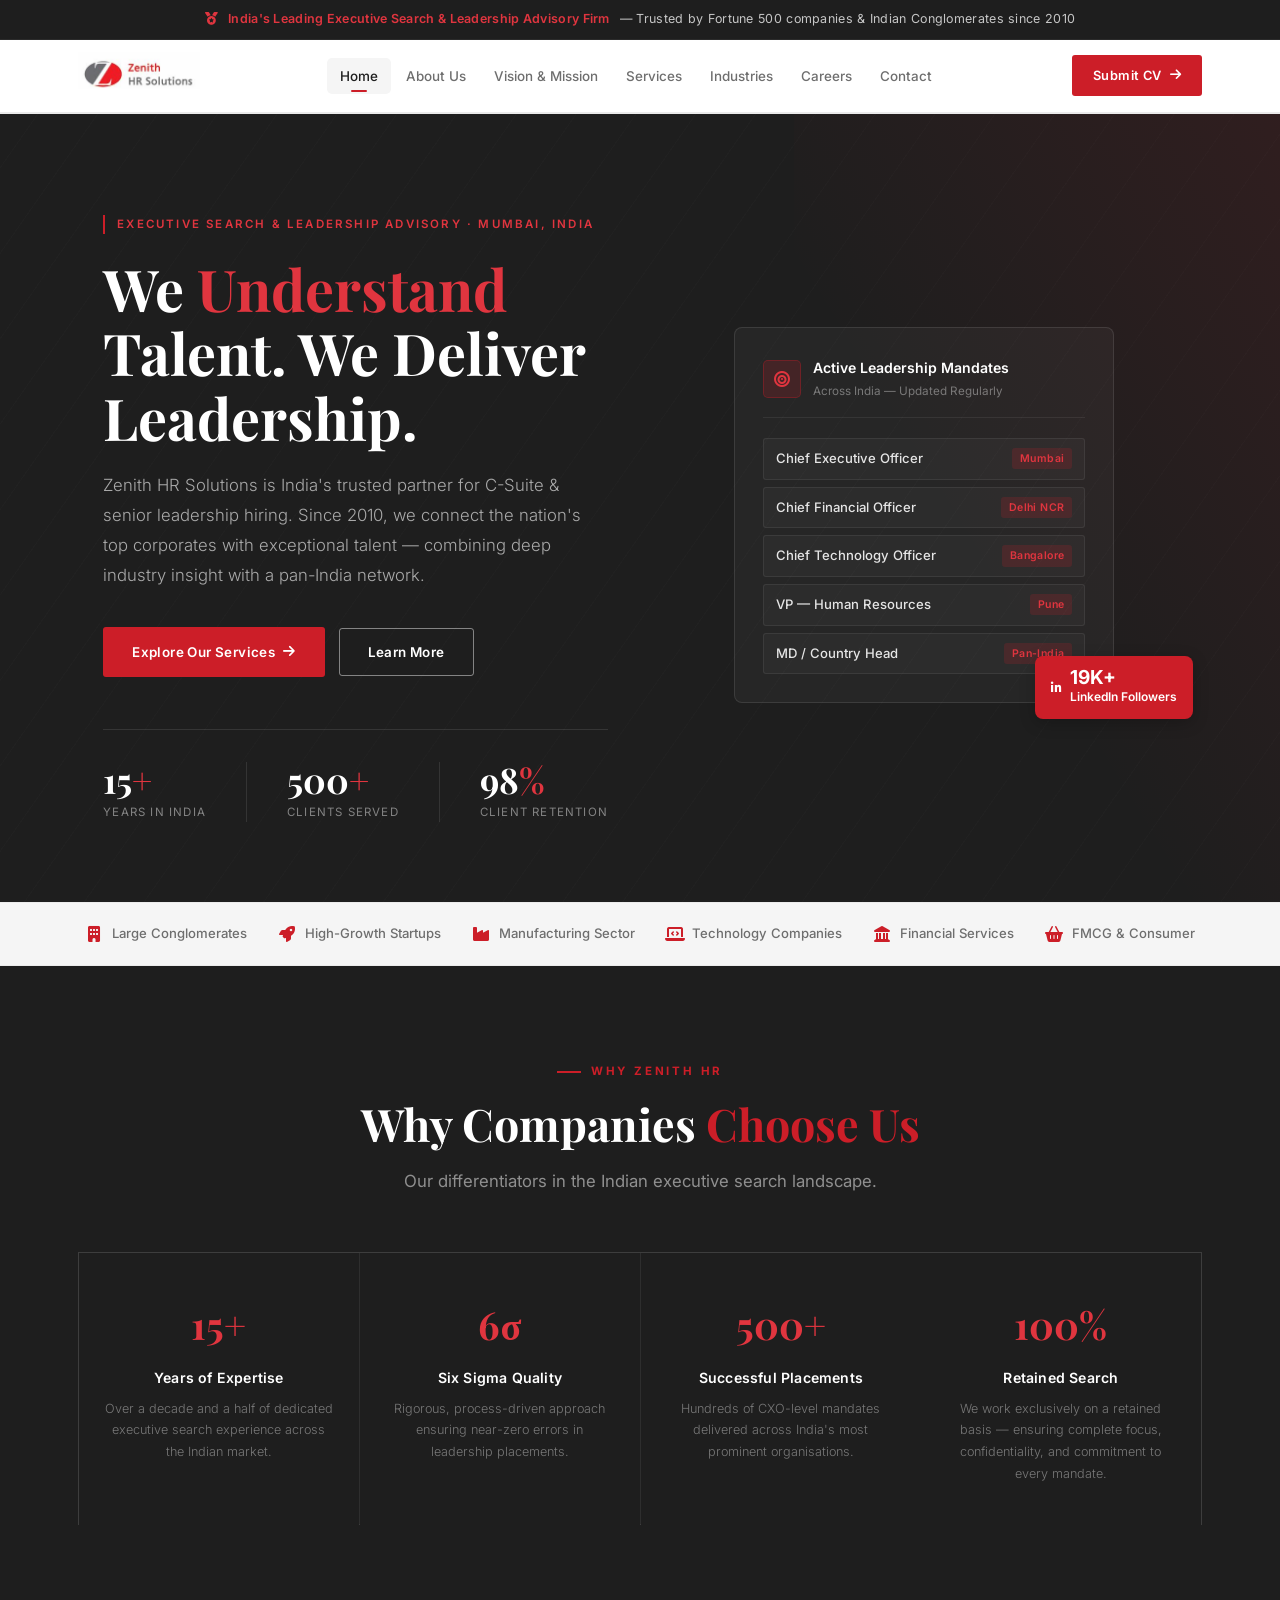
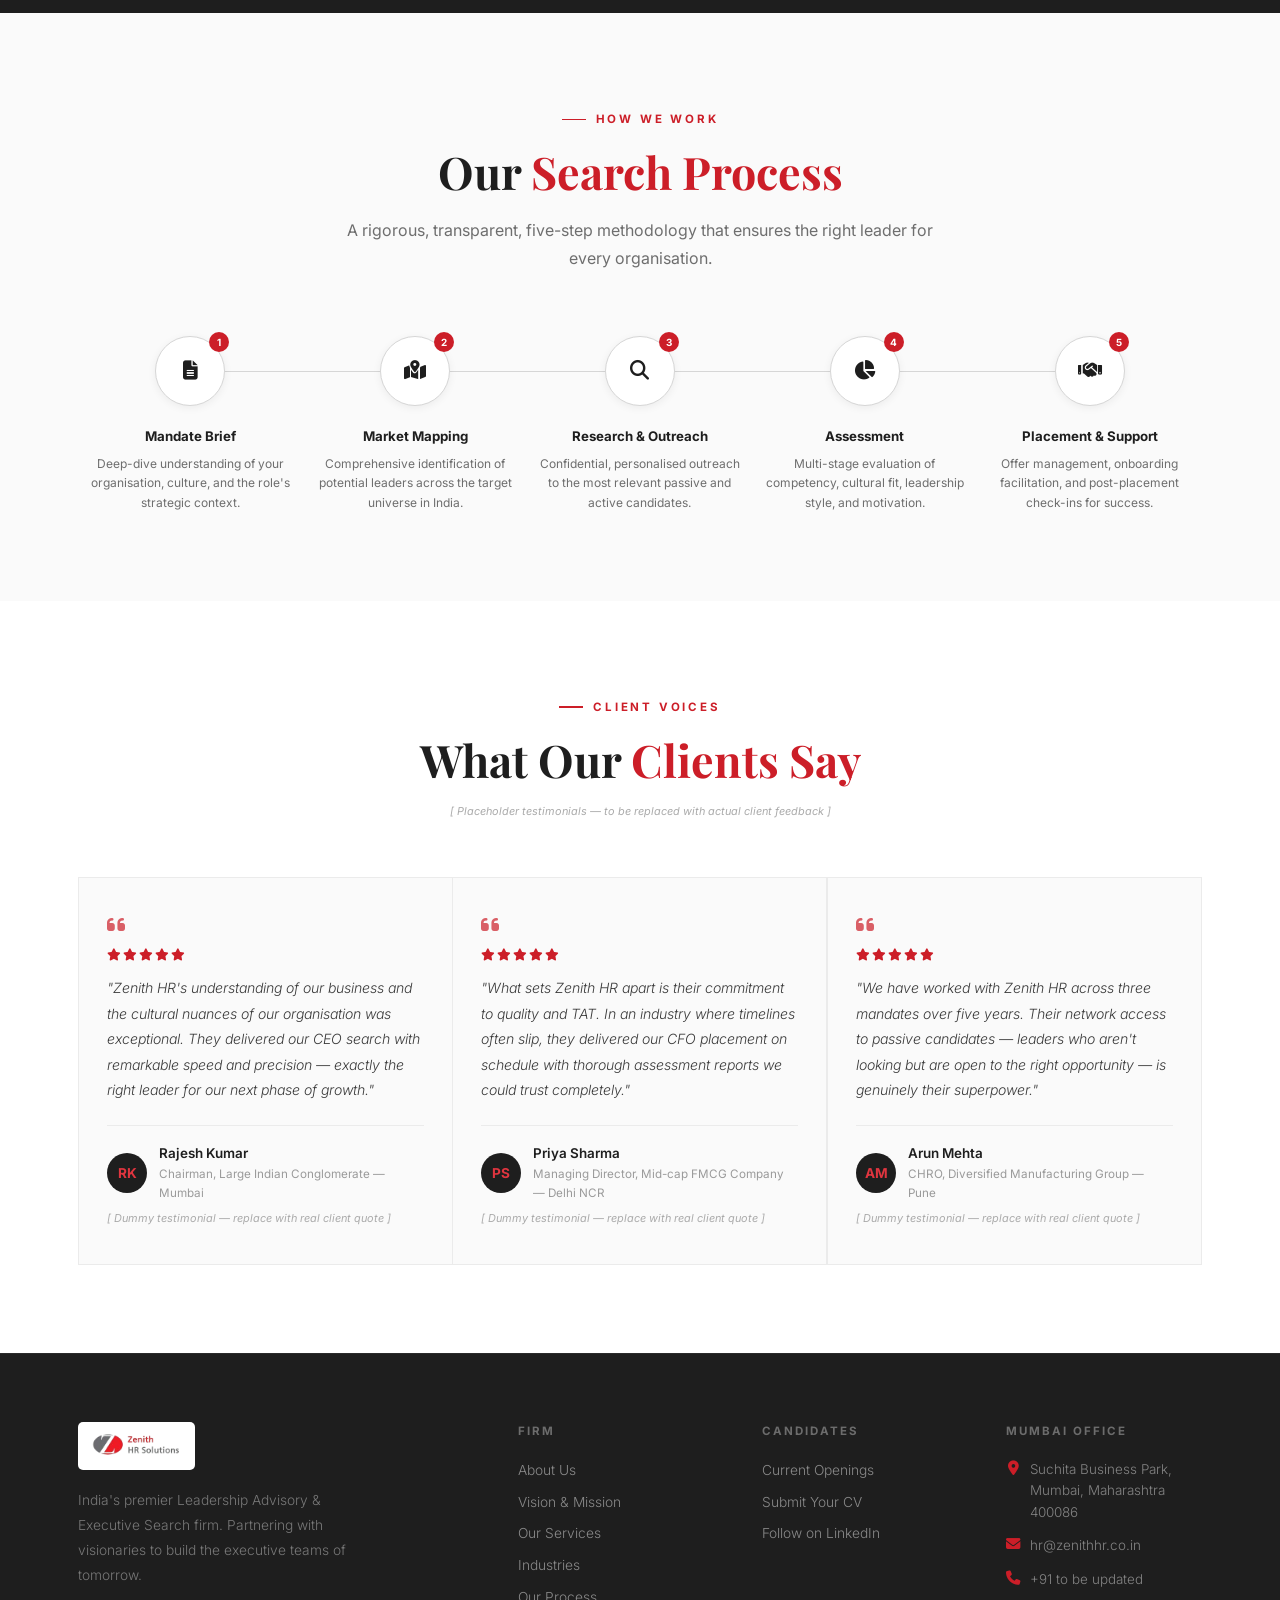
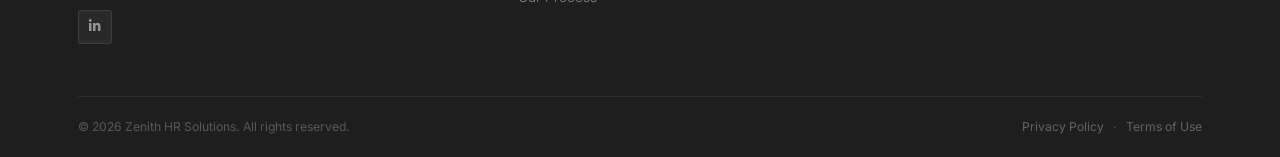
==== commit 600f4e3f: "Initial website import" ====
--- a/index.html
+++ b/index.html
@@ -5,7 +5,7 @@
   <meta name="viewport" content="width=device-width, initial-scale=1.0" />
   <meta name="description" content="Zenith HR Solutions – India's leading Leadership Advisory & Executive Search firm. Founded in 2010, partnering with corporates for top-level leadership hiring across India." />
   <meta name="keywords" content="executive search India, leadership hiring, HR solutions Mumbai, CXO recruitment, talent advisory, Zenith HR" />
-  <title>Zenith HR Solutions | Leadership Advisory &amp; Executive Search</title>
+  <title>Zenith HR Solutions | Leadership Advisory & Executive Search</title>
   <!-- Fonts -->
   <link rel="preconnect" href="https://fonts.googleapis.com" />
   <link rel="preconnect" href="https://fonts.gstatic.com" crossorigin />
@@ -25,7 +25,7 @@
   <!-- ═══════════════ NAVBAR ═══════════════ -->
   <nav class="navbar" id="navbar" role="navigation" aria-label="Main navigation">
     <div class="container navbar-inner">
-      <a href="#home" class="logo-wrap" aria-label="Zenith HR Solutions — Home">
+      <a href="index.html" class="logo-wrap" aria-label="Zenith HR Solutions — Home">
         <!--
           Logo image: update this path to your logo file.
           If placing the logo inside the project, copy it to:
@@ -35,16 +35,16 @@
         <img src="/assets/zenith-logo.png" alt="Zenith HR Solutions" id="logo-img" />
       </a>
       <div class="nav-links" id="navLinks">
-        <a href="#home"    class="active">Home</a>
-        <a href="#about">About Us</a>
-        <a href="#vision">Vision &amp; Mission</a>
-        <a href="#services">Services</a>
-        <a href="#sectors">Industries</a>
-        <a href="#careers">Careers</a>
+        <a href="index.html" class="active">Home</a>
+        <a href="about.html">About Us</a>
+        <a href="vision.html">Vision &amp; Mission</a>
+        <a href="services.html">Services</a>
+        <a href="sectors.html">Industries</a>
+        <a href="careers.html">Careers</a>
         <a href="#contact">Contact</a>
       </div>
       <div class="nav-cta">
-        <a href="#careers" class="btn-primary">
+        <a href="careers.html" class="btn-primary">
           Submit CV
           <i class="fa-solid fa-arrow-right" aria-hidden="true"></i>
         </a>
@@ -67,14 +67,14 @@
     <button class="mobile-close" id="mobileClose" aria-label="Close menu">
       <i class="fa-solid fa-xmark" aria-hidden="true"></i>
     </button>
-    <a href="#home">Home</a>
-    <a href="#about">About Us</a>
-    <a href="#vision">Vision &amp; Mission</a>
-    <a href="#services">Services</a>
-    <a href="#sectors">Industries</a>
-    <a href="#careers">Careers</a>
+    <a href="index.html">Home</a>
+    <a href="about.html">About Us</a>
+    <a href="vision.html">Vision &amp; Mission</a>
+    <a href="services.html">Services</a>
+    <a href="sectors.html">Industries</a>
+    <a href="careers.html">Careers</a>
     <a href="#contact">Contact</a>
-    <a href="#careers" class="btn-primary">
+    <a href="careers.html" class="btn-primary">
       Submit CV <i class="fa-solid fa-arrow-right" aria-hidden="true"></i>
     </a>
   </div>
@@ -96,11 +96,11 @@
           deep industry insight with a pan-India network.
         </p>
         <div class="hero-actions">
-          <a href="#services" class="btn-primary">
+          <a href="services.html" class="btn-primary">
             Explore Our Services
             <i class="fa-solid fa-arrow-right" aria-hidden="true"></i>
           </a>
-          <a href="#about" class="btn-outline">Learn More</a>
+          <a href="about.html" class="btn-outline">Learn More</a>
         </div>
         <div class="hero-stats">
           <div class="hero-stat">
@@ -191,306 +191,6 @@
       </div>
     </div>
   </div>
-  <!-- ═══════════════ ABOUT ═══════════════ -->
-  <section class="about" id="about">
-    <div class="container">
-      <div class="about-grid">
-        <!-- Left: Quote card -->
-        <div class="about-image-wrap">
-          <div class="about-img-card">
-            <blockquote class="about-quote">
-              "Our ability to network with top-level talent, combined with a deep understanding
-              of the Indian business landscape, helps us identify candidates with the right skills,
-              experience, and cultural fit."
-            </blockquote>
-            <cite class="about-quote-cite">&mdash; Zenith HR Solutions</cite>
-            <div class="about-metrics">
-              <div class="about-metric-card">
-                <div class="about-metric-val">2010</div>
-                <div class="about-metric-lbl">Founded</div>
-              </div>
-              <div class="about-metric-card">
-                <div class="about-metric-val">34+</div>
-                <div class="about-metric-lbl">Expert Team</div>
-              </div>
-              <div class="about-metric-card">
-                <div class="about-metric-val">6&sigma;</div>
-                <div class="about-metric-lbl">Six Sigma Process</div>
-              </div>
-              <div class="about-metric-card">
-                <div class="about-metric-val">Pan-IN</div>
-                <div class="about-metric-lbl">Coverage</div>
-              </div>
-            </div>
-          </div>
-        </div>
-        <!-- Right: Content -->
-        <div class="about-content">
-          <div class="section-label">About Zenith HR Solutions</div>
-          <h2 class="section-title">Your Strategic <span>Talent Partner</span> in India</h2>
-          <p>
-            Zenith HR Solutions is a leading <strong>Leadership Advisory firm</strong> that partners closely with
-            corporates across India for their most critical leadership hiring needs. Founded in 2010
-            in Mumbai, we have grown into one of India's most trusted Executive Search firms.
-          </p>
-          <p>
-            Our client-centric approach, strict adherence to committed turnaround times, and high-quality
-            processes have helped us build long-standing partnerships with large conglomerates, leading
-            industry players, growing mid-sized corporates, and dynamic start-ups alike.
-          </p>
-          <p>
-            Our strict adherence to <strong>Six Sigma methodology</strong> and customised, bespoke solutions
-            has resulted in diversified, long-standing relationships that stand the test of time.
-          </p>
-          <div class="about-pillars reveal">
-            <div class="about-pillar">
-              <div class="pillar-icon" aria-hidden="true">
-                <i class="fa-solid fa-handshake"></i>
-              </div>
-              <div class="pillar-text">
-                <strong>Client-Centric Approach</strong>
-                <span>Tailored solutions for every mandate</span>
-              </div>
-            </div>
-            <div class="about-pillar">
-              <div class="pillar-icon" aria-hidden="true">
-                <i class="fa-regular fa-clock"></i>
-              </div>
-              <div class="pillar-text">
-                <strong>Commitment to TAT</strong>
-                <span>Delivering on time, every time</span>
-              </div>
-            </div>
-            <div class="about-pillar">
-              <div class="pillar-icon" aria-hidden="true">
-                <i class="fa-solid fa-microscope"></i>
-              </div>
-              <div class="pillar-text">
-                <strong>Six Sigma Processes</strong>
-                <span>Quality assured at every step</span>
-              </div>
-            </div>
-            <div class="about-pillar">
-              <div class="pillar-icon" aria-hidden="true">
-                <i class="fa-solid fa-globe"></i>
-              </div>
-              <div class="pillar-text">
-                <strong>Deep Industry Network</strong>
-                <span>Pan-India talent ecosystem</span>
-              </div>
-            </div>
-          </div>
-        </div>
-      </div>
-    </div>
-  </section>
-  <!-- ═══════════════ VISION & MISSION ═══════════════ -->
-  <section class="vision-mission" id="vision">
-    <div class="container">
-      <div style="text-align: center; margin-bottom: 56px;">
-        <div class="section-label" style="justify-content: center;">Our Foundation</div>
-        <h2 class="section-title" style="color: var(--white);">
-          Vision, Mission &amp; <span>Core Values</span>
-        </h2>
-        <p style="font-size: 1.05rem; color: rgba(255,255,255,0.5); max-width: 600px; margin: 0 auto;">
-          The guiding principles that shape every search, every partnership, and every hire we make.
-        </p>
-        <p class="dummy-note" style="color: rgba(255,255,255,0.22); margin-top: 10px;">
-          [ Placeholder content &mdash; to be updated with official Vision &amp; Mission from client ]
-        </p>
-      </div>
-      <div class="vm-grid reveal">
-        <div class="vm-card">
-          <div class="vm-card-icon" aria-hidden="true">
-            <i class="fa-solid fa-eye"></i>
-          </div>
-          <h3>Our Vision</h3>
-          <p>
-            To be India's most respected and trusted Leadership Advisory firm &mdash; recognised for building
-            exceptional leadership teams that power the nation's most ambitious organisations and drive
-            sustainable, long-term growth.
-          </p>
-        </div>
-        <div class="vm-card">
-          <div class="vm-card-icon" aria-hidden="true">
-            <i class="fa-solid fa-bullseye"></i>
-          </div>
-          <h3>Our Mission</h3>
-          <p>
-            To partner with organisations across India in identifying, attracting, and placing transformational
-            leaders who create lasting impact. We achieve this through deep market intelligence, rigorous
-            assessment, and an unwavering commitment to client success.
-          </p>
-        </div>
-        <div class="vm-card">
-          <div class="vm-card-icon" aria-hidden="true">
-            <i class="fa-solid fa-gem"></i>
-          </div>
-          <h3>Core Values</h3>
-          <div class="vm-values-list">
-            <div class="vm-value-item">
-              <i class="fa-solid fa-circle-dot" aria-hidden="true"></i>
-              Integrity &amp; Transparency in every engagement
-            </div>
-            <div class="vm-value-item">
-              <i class="fa-solid fa-circle-dot" aria-hidden="true"></i>
-              Excellence &amp; Six Sigma quality standards
-            </div>
-            <div class="vm-value-item">
-              <i class="fa-solid fa-circle-dot" aria-hidden="true"></i>
-              Client-first partnership philosophy
-            </div>
-            <div class="vm-value-item">
-              <i class="fa-solid fa-circle-dot" aria-hidden="true"></i>
-              Speed with precision &mdash; committed TAT
-            </div>
-            <div class="vm-value-item">
-              <i class="fa-solid fa-circle-dot" aria-hidden="true"></i>
-              Diversity, inclusion &amp; cultural alignment
-            </div>
-            <div class="vm-value-item">
-              <i class="fa-solid fa-circle-dot" aria-hidden="true"></i>
-              Long-term relationships over transactional wins
-            </div>
-          </div>
-        </div>
-      </div>
-    </div>
-  </section>
-  <!-- ═══════════════ SERVICES ═══════════════ -->
-  <section class="services" id="services">
-    <div class="container">
-      <div class="section-label">What We Do</div>
-      <h2 class="section-title">Our <span>Services</span></h2>
-      <p class="section-subtitle">
-        Comprehensive leadership solutions designed for the Indian market &mdash; from C-suite mandates to board-level advisory.
-      </p>
-      <div class="services-grid reveal">
-        <article class="service-card">
-          <div class="service-icon" aria-hidden="true">
-            <i class="fa-solid fa-user-tie"></i>
-          </div>
-          <h3>Executive Search &amp; CXO Hiring</h3>
-          <p>Retained, confidential searches for CEO, CFO, CTO, COO, CHRO, and other C-suite roles. We leverage our pan-India network to reach both active and passive candidates, ensuring the right cultural and strategic fit.</p>
-          <a href="#contact" class="service-link">
-            Learn More <i class="fa-solid fa-chevron-right" aria-hidden="true"></i>
-          </a>
-        </article>
-        <article class="service-card">
-          <div class="service-icon" aria-hidden="true">
-            <i class="fa-solid fa-map"></i>
-          </div>
-          <h3>Market Mapping &amp; Talent Intelligence</h3>
-          <p>Deep-dive competitor landscape analysis to map senior talent pools across India. We provide strategic insights on available leadership talent in your sector before you even open a formal mandate.</p>
-          <a href="#contact" class="service-link">
-            Learn More <i class="fa-solid fa-chevron-right" aria-hidden="true"></i>
-          </a>
-        </article>
-        <article class="service-card">
-          <div class="service-icon" aria-hidden="true">
-            <i class="fa-solid fa-trophy"></i>
-          </div>
-          <h3>Leadership Assessment</h3>
-          <p>Structured assessment frameworks to evaluate candidates beyond their resume &mdash; including leadership competency mapping, cultural alignment interviews, and succession readiness evaluations.</p>
-          <a href="#contact" class="service-link">
-            Learn More <i class="fa-solid fa-chevron-right" aria-hidden="true"></i>
-          </a>
-        </article>
-        <article class="service-card">
-          <div class="service-icon" aria-hidden="true">
-            <i class="fa-solid fa-building-columns"></i>
-          </div>
-          <h3>Board &amp; Leadership Advisory</h3>
-          <p>Advisory services for board composition, independent director placements, and governance-aligned leadership structures. We help Indian promoter-led firms build professional, high-impact boards.</p>
-          <a href="#contact" class="service-link">
-            Learn More <i class="fa-solid fa-chevron-right" aria-hidden="true"></i>
-          </a>
-        </article>
-        <article class="service-card">
-          <div class="service-icon" aria-hidden="true">
-            <i class="fa-solid fa-arrows-rotate"></i>
-          </div>
-          <h3>Succession Planning</h3>
-          <p>Proactive succession pipeline development for critical leadership roles. We help Indian enterprises &mdash; from family businesses to large MNCs &mdash; build future-ready leadership continuity.</p>
-          <a href="#contact" class="service-link">
-            Learn More <i class="fa-solid fa-chevron-right" aria-hidden="true"></i>
-          </a>
-        </article>
-        <article class="service-card">
-          <div class="service-icon" aria-hidden="true">
-            <i class="fa-solid fa-chart-bar"></i>
-          </div>
-          <h3>Compensation Benchmarking</h3>
-          <p>Data-driven compensation intelligence for senior roles in the Indian market. We provide CXO pay benchmarks across sectors, helping clients attract and retain top talent with competitive, market-aligned packages.</p>
-          <a href="#contact" class="service-link">
-            Learn More <i class="fa-solid fa-chevron-right" aria-hidden="true"></i>
-          </a>
-        </article>
-      </div>
-    </div>
-  </section>
-  <!-- ═══════════════ SECTORS ═══════════════ -->
-  <section class="sectors" id="sectors">
-    <div class="container">
-      <div style="text-align: center;">
-        <div class="section-label" style="justify-content: center;">Industry Coverage</div>
-        <h2 class="section-title">Sectors We <span>Specialise In</span></h2>
-        <p class="section-subtitle" style="margin: 0 auto 48px; text-align: center;">
-          Deep domain expertise across India's most dynamic and high-growth industries.
-        </p>
-      </div>
-      <div class="sectors-grid reveal">
-        <div class="sector-pill">
-          <div class="sector-icon"><i class="fa-solid fa-industry" aria-hidden="true"></i></div>
-          <span>Manufacturing &amp; Industrial</span>
-        </div>
-        <div class="sector-pill">
-          <div class="sector-icon"><i class="fa-solid fa-laptop-code" aria-hidden="true"></i></div>
-          <span>Technology &amp; IT/ITeS</span>
-        </div>
-        <div class="sector-pill">
-          <div class="sector-icon"><i class="fa-solid fa-landmark" aria-hidden="true"></i></div>
-          <span>Banking &amp; Financial Services</span>
-        </div>
-        <div class="sector-pill">
-          <div class="sector-icon"><i class="fa-solid fa-basket-shopping" aria-hidden="true"></i></div>
-          <span>FMCG &amp; Consumer Goods</span>
-        </div>
-        <div class="sector-pill">
-          <div class="sector-icon"><i class="fa-solid fa-pills" aria-hidden="true"></i></div>
-          <span>Pharma &amp; Healthcare</span>
-        </div>
-        <div class="sector-pill">
-          <div class="sector-icon"><i class="fa-solid fa-city" aria-hidden="true"></i></div>
-          <span>Real Estate &amp; Infrastructure</span>
-        </div>
-        <div class="sector-pill">
-          <div class="sector-icon"><i class="fa-solid fa-car" aria-hidden="true"></i></div>
-          <span>Automotive &amp; Engineering</span>
-        </div>
-        <div class="sector-pill">
-          <div class="sector-icon"><i class="fa-solid fa-seedling" aria-hidden="true"></i></div>
-          <span>Agri-Business &amp; Food</span>
-        </div>
-        <div class="sector-pill">
-          <div class="sector-icon"><i class="fa-solid fa-bolt" aria-hidden="true"></i></div>
-          <span>Energy &amp; Clean Tech</span>
-        </div>
-        <div class="sector-pill">
-          <div class="sector-icon"><i class="fa-solid fa-graduation-cap" aria-hidden="true"></i></div>
-          <span>Education &amp; EdTech</span>
-        </div>
-        <div class="sector-pill">
-          <div class="sector-icon"><i class="fa-solid fa-store" aria-hidden="true"></i></div>
-          <span>Retail &amp; E-Commerce</span>
-        </div>
-        <div class="sector-pill">
-          <div class="sector-icon"><i class="fa-solid fa-truck-fast" aria-hidden="true"></i></div>
-          <span>Logistics &amp; Supply Chain</span>
-        </div>
-      </div>
-    </div>
-  </section>
   <!-- ═══════════════ WHY US ═══════════════ -->
   <section class="why-us" id="whyus">
     <div class="container">
@@ -658,94 +358,13 @@
       </div>
     </div>
   </section>
-  <!-- ═══════════════ CAREERS ═══════════════ -->
-  <section class="careers" id="careers">
-    <div class="container">
-      <div class="careers-header">
-        <div>
-          <div class="section-label">Career Opportunities</div>
-          <h2 class="section-title">Join <span>Our Team</span></h2>
-          <p class="section-subtitle" style="margin-bottom: 0;">
-            We are always looking for exceptional individuals to strengthen our advisory practice.
-          </p>
-        </div>
-        <a href="mailto:hr@zenithhr.co.in" class="btn-primary" style="color: var(--navy);">
-          Submit Your CV
-          <i class="fa-solid fa-paper-plane" aria-hidden="true"></i>
-        </a>
-      </div>
-      <div class="job-listings">
-        <div class="job-card">
-          <div class="job-info">
-            <div class="job-title">Executive Search Consultant – Leadership Practice</div>
-            <div class="job-meta">
-              <span><i class="fa-solid fa-location-dot" aria-hidden="true"></i> Mumbai, Maharashtra</span>
-              <span><i class="fa-solid fa-briefcase" aria-hidden="true"></i> 4–8 Years Experience</span>
-              <span><i class="fa-solid fa-indian-rupee-sign" aria-hidden="true"></i> Competitive + Incentives</span>
-            </div>
-          </div>
-          <div class="job-badges">
-            <span class="job-type full-time">Full-Time</span>
-            <a href="mailto:hr@zenithhr.co.in" class="btn-primary" style="padding: 10px 20px; font-size: 0.8rem;">
-              Apply <i class="fa-solid fa-arrow-right" aria-hidden="true"></i>
-            </a>
-          </div>
-        </div>
-        <div class="job-card">
-          <div class="job-info">
-            <div class="job-title">Senior Talent Researcher – CXO Mandates</div>
-            <div class="job-meta">
-              <span><i class="fa-solid fa-location-dot" aria-hidden="true"></i> Mumbai / Remote</span>
-              <span><i class="fa-solid fa-briefcase" aria-hidden="true"></i> 2–5 Years Experience</span>
-              <span><i class="fa-solid fa-indian-rupee-sign" aria-hidden="true"></i> As per profile</span>
-            </div>
-          </div>
-          <div class="job-badges">
-            <span class="job-type full-time">Full-Time</span>
-            <a href="mailto:hr@zenithhr.co.in" class="btn-primary" style="padding: 10px 20px; font-size: 0.8rem;">
-              Apply <i class="fa-solid fa-arrow-right" aria-hidden="true"></i>
-            </a>
-          </div>
-        </div>
-        <div class="job-card">
-          <div class="job-info">
-            <div class="job-title">Business Development Manager – Enterprise Accounts</div>
-            <div class="job-meta">
-              <span><i class="fa-solid fa-location-dot" aria-hidden="true"></i> Mumbai, Maharashtra</span>
-              <span><i class="fa-solid fa-briefcase" aria-hidden="true"></i> 5–10 Years Experience</span>
-              <span><i class="fa-solid fa-indian-rupee-sign" aria-hidden="true"></i> Attractive CTC + Commission</span>
-            </div>
-          </div>
-          <div class="job-badges">
-            <span class="job-type contract">Contract</span>
-            <a href="mailto:hr@zenithhr.co.in" class="btn-primary" style="padding: 10px 20px; font-size: 0.8rem;">
-              Apply <i class="fa-solid fa-arrow-right" aria-hidden="true"></i>
-            </a>
-          </div>
-        </div>
-      </div>
-      <div class="careers-cta">
-        <div>
-          <h3>Don't see your role listed?</h3>
-          <p>
-            We are always open to hearing from talented professionals in HR, research, and business development.
-            Send us your CV and we will reach out when the right opportunity arises.
-          </p>
-        </div>
-        <a href="mailto:hr@zenithhr.co.in" class="btn-primary">
-          <i class="fa-solid fa-envelope" aria-hidden="true"></i>
-          Email Us Your CV
-        </a>
-      </div>
-    </div>
-  </section>
   <!-- ═══════════════ FOOTER ═══════════════ -->
   <footer class="footer" id="contact">
     <div class="container">
       <div class="footer-grid">
         <!-- Brand -->
         <div class="footer-brand">
-          <img src="/asset/zenith-logo.png" alt="Zenith HR Solutions" class="footer-logo" />
+          <img src="/assets/zenith-transparent.png" alt="Zenith HR Solutions" class="footer-logo" />
           <p>
             India's premier Leadership Advisory &amp; Executive Search firm. Partnering with visionaries
             to build the executive teams of tomorrow.
@@ -766,18 +385,18 @@
         <div class="footer-col">
           <h4>Firm</h4>
           <nav class="footer-links" aria-label="Footer firm navigation">
-            <a href="#about">About Us</a>
-            <a href="#vision">Vision &amp; Mission</a>
-            <a href="#services">Our Services</a>
-            <a href="#sectors">Industries</a>
-            <a href="#process">Our Process</a>
+            <a href="about.html">About Us</a>
+            <a href="vision.html">Vision &amp; Mission</a>
+            <a href="services.html">Our Services</a>
+            <a href="sectors.html">Industries</a>
+            <a href="index.html#process">Our Process</a>
           </nav>
         </div>
         <!-- Candidates -->
         <div class="footer-col">
           <h4>Candidates</h4>
           <nav class="footer-links" aria-label="Footer candidate navigation">
-            <a href="#careers">Current Openings</a>
+            <a href="careers.html">Current Openings</a>
             <a href="mailto:hr@zenithhr.co.in">Submit Your CV</a>
             <a href="https://in.linkedin.com/company/zenith-hr-solutions" target="_blank" rel="noopener noreferrer">Follow on LinkedIn</a>
           </nav>
--- a/css/style.css
+++ b/css/style.css
@@ -1,40 +1,49 @@
 /* ================================================================
-   ZENITH HR SOLUTIONS — STYLESHEET v3
-   Refined for professional services, B2B executive advisory
+   ZENITH HR SOLUTIONS — STYLESHEET v4
+   Color palette matched to official logo:
+   • White  (#ffffff)     — primary background
+   • Red    (#cc1e28)     — brand accent (logo "Z" + "Zenith" text)
+   • Charcoal (#1e1e1e)   — dark panels, hero, footer
    ================================================================ */
+
 /* ── DESIGN TOKENS ──────────────────────────────────────────────── */
 :root {
-  /* Core palette */
-  --navy:         #0c1a3a;
-  --navy-light:   #162f5c;
-  --navy-mid:     #132047;
-  --gold:         #b8800e;
-  --gold-light:   #cf9a2a;
-  --gold-pale:    #f2e3c0;
-  --gold-border:  rgba(184,128,14,0.25);
-  /* Neutrals */
+  /* Core palette — Logo-matched Red & White */
+  --navy:         #1e1e1e;       /* deep charcoal — dark sections            */
+  --navy-light:   #2a2a2a;       /* slightly lighter charcoal                */
+  --navy-mid:     #252525;       /* mid charcoal                             */
+  --gold:         #cc1e28;       /* logo red — primary accent                */
+  --gold-light:   #e0353f;       /* lighter red — hover / highlight          */
+  --gold-pale:    #fdecea;       /* pale blush — hover backgrounds           */
+  --gold-border:  rgba(204,30,40,0.22);
+
+  /* Neutrals — clean whites with very slight warm cast */
   --white:        #ffffff;
-  --off-white:    #f7f8fb;
-  --gray-50:      #f2f3f6;
-  --gray-100:     #e5e7ec;
-  --gray-200:     #d0d3dc;
-  --gray-400:     #9399a8;
-  --gray-500:     #636878;
-  --gray-700:     #363c4e;
-  --gray-900:     #10141f;
+  --off-white:    #fafafa;
+  --gray-50:      #f5f5f5;
+  --gray-100:     #ebebeb;
+  --gray-200:     #d6d6d6;
+  --gray-400:     #9a9a9a;
+  --gray-500:     #6e6e6e;       /* matches logo emblem-gray                 */
+  --gray-700:     #3a3a3a;
+  --gray-900:     #111111;
+
   /* Shadows — restrained */
   --shadow-xs:    0 1px 4px rgba(0,0,0,0.06);
   --shadow-sm:    0 2px 10px rgba(0,0,0,0.07);
-  --shadow-md:    0 4px 20px rgba(0,0,0,0.1);
+  --shadow-md:    0 4px 20px rgba(0,0,0,0.10);
   --shadow-lg:    0 10px 40px rgba(0,0,0,0.13);
-  /* Radii — intentionally reduced */
+
+  /* Radii */
   --radius-xs:    3px;
   --radius-sm:    5px;
   --radius-md:    8px;
   --radius-lg:    12px;
-  --transition:   0.25s ease;
+
+  --transition:    0.25s ease;
   --transition-md: 0.4s ease;
 }
+
 /* ── RESET & BASE ───────────────────────────────────────────────── */
 *, *::before, *::after { box-sizing: border-box; margin: 0; padding: 0; }
 html { scroll-behavior: smooth; }
@@ -51,8 +60,10 @@
 a    { text-decoration: none; color: inherit; }
 ul   { list-style: none; }
 section { scroll-margin-top: 80px; }
+
 /* ── LAYOUT ─────────────────────────────────────────────────────── */
 .container { max-width: 1180px; margin: 0 auto; padding: 0 28px; }
+
 /* ── TYPOGRAPHY UTILITIES ───────────────────────────────────────── */
 .section-label {
   display: inline-flex;
@@ -91,10 +102,11 @@
 }
 .dummy-note {
   font-size: 0.68rem;
-  color: #b0b0b0;
+  color: #aaaaaa;
   font-style: italic;
   margin-top: 6px;
 }
+
 /* ── BUTTONS ─────────────────────────────────────────────────────── */
 .btn-primary {
   display: inline-flex;
@@ -114,7 +126,7 @@
 }
 .btn-primary:hover {
   background: var(--gold-light);
-  box-shadow: 0 4px 16px rgba(184,128,14,0.28);
+  box-shadow: 0 4px 16px rgba(204,30,40,0.30);
 }
 .btn-outline {
   display: inline-flex;
@@ -122,7 +134,7 @@
   gap: 8px;
   background: transparent;
   color: var(--white);
-  border: 1.5px solid rgba(255,255,255,0.4);
+  border: 1.5px solid rgba(255,255,255,0.45);
   font-weight: 600;
   font-size: 0.84rem;
   padding: 12px 28px;
@@ -132,15 +144,16 @@
   cursor: pointer;
 }
 .btn-outline:hover {
-  border-color: rgba(255,255,255,0.75);
-  background: rgba(255,255,255,0.08);
-}
+  border-color: rgba(255,255,255,0.80);
+  background: rgba(255,255,255,0.09);
+}
+
 /* ════════════════════════════════════════════════════════════════
    RIBBON
 ════════════════════════════════════════════════════════════════ */
 .ribbon {
   background: var(--navy);
-  color: rgba(242,227,192,0.8);
+  color: rgba(255,255,255,0.75);
   text-align: center;
   font-size: 0.78rem;
   font-weight: 400;
@@ -152,8 +165,9 @@
   gap: 10px;
   border-bottom: 1px solid rgba(255,255,255,0.06);
 }
-.ribbon i { color: var(--gold-light); font-size: 0.8rem; }
+.ribbon i      { color: var(--gold-light); font-size: 0.8rem; }
 .ribbon strong { color: var(--gold-light); font-weight: 600; }
+
 /* ════════════════════════════════════════════════════════════════
    NAVBAR
 ════════════════════════════════════════════════════════════════ */
@@ -175,11 +189,8 @@
 }
 .logo-wrap { display: flex; align-items: center; }
 .logo-wrap img { height: 48px; width: auto; object-fit: contain; }
-.nav-links {
-  display: flex;
-  align-items: center;
-  gap: 2px;
-}
+
+.nav-links { display: flex; align-items: center; gap: 2px; }
 .nav-links a {
   font-size: 0.84rem;
   font-weight: 500;
@@ -205,6 +216,7 @@
 }
 .nav-cta { display: flex; align-items: center; }
 .nav-cta .btn-primary { padding: 9px 20px; font-size: 0.8rem; }
+
 /* Hamburger */
 .hamburger {
   display: none;
@@ -226,6 +238,7 @@
 .hamburger.is-active span:nth-child(1) { transform: translateY(6.5px) rotate(45deg); }
 .hamburger.is-active span:nth-child(2) { opacity: 0; transform: scaleX(0); }
 .hamburger.is-active span:nth-child(3) { transform: translateY(-6.5px) rotate(-45deg); }
+
 /* Mobile menu */
 .mobile-menu {
   display: none;
@@ -265,6 +278,7 @@
   transition: background var(--transition);
 }
 .mobile-close:hover { background: var(--gray-50); }
+
 /* ════════════════════════════════════════════════════════════════
    HERO
 ════════════════════════════════════════════════════════════════ */
@@ -277,7 +291,7 @@
   display: flex;
   align-items: center;
 }
-/* Subtle diagonal stripe texture — human touch */
+/* Diagonal stripe texture */
 .hero::before {
   content: '';
   position: absolute;
@@ -291,7 +305,7 @@
   );
   pointer-events: none;
 }
-/* Single understated gold accent — top-right corner */
+/* Red accent top-right */
 .hero::after {
   content: '';
   position: absolute;
@@ -299,12 +313,13 @@
   right: 0;
   width: 38%;
   height: 100%;
-  background: linear-gradient(to bottom left, rgba(184,128,14,0.07) 0%, transparent 60%);
+  background: linear-gradient(to bottom left, rgba(204,30,40,0.10) 0%, transparent 60%);
   pointer-events: none;
 }
-.hero-bg-grid { display: none; } /* removed — was too grid-template heavy */
+.hero-bg-grid { display: none; }
 .hero-glow    { display: none; }
 .hero-glow-2  { display: none; }
+
 .hero-inner {
   position: relative;
   z-index: 2;
@@ -313,7 +328,6 @@
   gap: 64px;
   align-items: center;
 }
-/* Hero eyebrow */
 .hero-tag {
   display: inline-flex;
   align-items: center;
@@ -326,14 +340,14 @@
   margin-bottom: 22px;
   border-left: 2px solid var(--gold);
   padding-left: 12px;
-  /* Remove pill shape — text label instead */
   background: none;
   border-radius: 0;
   border-top: none;
   border-right: none;
   border-bottom: none;
 }
-.hero-tag .pulse-dot { display: none; } /* removed gimmick */
+.hero-tag .pulse-dot { display: none; }
+
 .hero h1 {
   font-family: 'Playfair Display', serif;
   font-size: clamp(2.4rem, 4.5vw, 3.6rem);
@@ -344,7 +358,6 @@
 }
 .hero h1 .highlight {
   color: var(--gold-light);
-  /* Removed gradient clip text — keep it simple */
   background: none;
   -webkit-background-clip: unset;
   background-clip: unset;
@@ -357,12 +370,8 @@
   line-height: 1.78;
   font-weight: 300;
 }
-.hero-actions {
-  display: flex;
-  align-items: center;
-  gap: 14px;
-  flex-wrap: wrap;
-}
+.hero-actions { display: flex; align-items: center; gap: 14px; flex-wrap: wrap; }
+
 /* Stats strip */
 .hero-stats {
   display: grid;
@@ -379,11 +388,7 @@
   margin-right: 40px;
   border-right: 1px solid rgba(255,255,255,0.1);
 }
-.hero-stat:last-child {
-  border-right: none;
-  padding-right: 0;
-  margin-right: 0;
-}
+.hero-stat:last-child { border-right: none; padding-right: 0; margin-right: 0; }
 .hero-stat-num {
   font-size: 2.2rem;
   font-weight: 700;
@@ -399,12 +404,9 @@
   text-transform: uppercase;
   letter-spacing: 1.2px;
 }
+
 /* Right panel card */
-.hero-visual {
-  position: relative;
-  display: flex;
-  justify-content: center;
-}
+.hero-visual { position: relative; display: flex; justify-content: center; }
 .hero-card-main {
   background: rgba(255,255,255,0.04);
   border: 1px solid rgba(255,255,255,0.1);
@@ -424,8 +426,8 @@
 .hero-card-icon {
   width: 38px;
   height: 38px;
-  background: rgba(184,128,14,0.18);
-  border: 1px solid rgba(184,128,14,0.3);
+  background: rgba(204,30,40,0.18);
+  border: 1px solid rgba(204,30,40,0.32);
   border-radius: var(--radius-sm);
   display: flex;
   align-items: center;
@@ -434,16 +436,9 @@
   color: var(--gold-light);
   flex-shrink: 0;
 }
-.hero-card-title {
-  font-weight: 600;
-  color: var(--white);
-  font-size: 0.88rem;
-}
-.hero-card-sub {
-  font-size: 0.73rem;
-  color: rgba(255,255,255,0.38);
-  margin-top: 2px;
-}
+.hero-card-title { font-weight: 600; color: var(--white); font-size: 0.88rem; }
+.hero-card-sub   { font-size: 0.73rem; color: rgba(255,255,255,0.38); margin-top: 2px; }
+
 .search-role-list { display: flex; flex-direction: column; gap: 7px; }
 .search-role-item {
   display: flex;
@@ -456,21 +451,22 @@
   transition: border-color var(--transition), background var(--transition);
 }
 .search-role-item:hover {
-  background: rgba(184,128,14,0.08);
-  border-color: rgba(184,128,14,0.25);
+  background: rgba(204,30,40,0.09);
+  border-color: rgba(204,30,40,0.28);
 }
 .role-name { font-size: 0.82rem; font-weight: 500; color: rgba(255,255,255,0.88); }
 .role-tag {
   font-size: 0.66rem;
   font-weight: 600;
   padding: 2px 8px;
-  background: rgba(184,128,14,0.18);
+  background: rgba(204,30,40,0.18);
   color: var(--gold-light);
   border-radius: var(--radius-xs);
   letter-spacing: 0.4px;
   flex-shrink: 0;
 }
-/* Float badge — static, no animation */
+
+/* Float badge */
 .hero-float-badge {
   position: absolute;
   bottom: -16px;
@@ -481,18 +477,13 @@
   padding: 12px 16px;
   font-weight: 600;
   font-size: 0.75rem;
-  box-shadow: 0 4px 16px rgba(0,0,0,0.2);
+  box-shadow: 0 4px 16px rgba(0,0,0,0.22);
   display: flex;
   align-items: center;
   gap: 8px;
-  /* animation removed */
-}
-.hero-float-badge strong {
-  display: block;
-  font-size: 1.2rem;
-  font-weight: 700;
-  line-height: 1;
-}
+}
+.hero-float-badge strong { display: block; font-size: 1.2rem; font-weight: 700; line-height: 1; }
+
 /* ════════════════════════════════════════════════════════════════
    TRUST STRIP
 ════════════════════════════════════════════════════════════════ */
@@ -517,12 +508,8 @@
   font-weight: 500;
   color: var(--gray-500);
 }
-.trust-item i {
-  font-size: 1rem;
-  color: var(--gold);
-  width: 18px;
-  text-align: center;
-}
+.trust-item i { font-size: 1rem; color: var(--gold); width: 18px; text-align: center; }
+
 /* ════════════════════════════════════════════════════════════════
    ABOUT
 ════════════════════════════════════════════════════════════════ */
@@ -533,7 +520,6 @@
   gap: 72px;
   align-items: center;
 }
-/* Quote panel */
 .about-img-card {
   background: var(--navy);
   border-radius: var(--radius-md);
@@ -542,15 +528,12 @@
   position: relative;
   overflow: hidden;
 }
-/* Subtle corner accent */
 .about-img-card::before {
   content: '';
   position: absolute;
-  top: 0;
-  right: 0;
-  width: 80px;
-  height: 80px;
-  background: rgba(184,128,14,0.12);
+  top: 0; right: 0;
+  width: 80px; height: 80px;
+  background: rgba(204,30,40,0.14);
   clip-path: polygon(100% 0, 0 0, 100% 100%);
   pointer-events: none;
 }
@@ -564,19 +547,9 @@
   border-left: 2px solid var(--gold);
   padding-left: 20px;
 }
-.about-quote-cite {
-  font-size: 0.78rem;
-  color: var(--gold-light);
-  font-weight: 600;
-  letter-spacing: 0.3px;
-  margin-left: 22px; /* align with quote text */
-}
-.about-metrics {
-  display: grid;
-  grid-template-columns: 1fr 1fr;
-  gap: 12px;
-  margin-top: 28px;
-}
+.about-quote-cite { font-size: 0.78rem; color: var(--gold-light); font-weight: 600; letter-spacing: 0.3px; margin-left: 22px; }
+
+.about-metrics { display: grid; grid-template-columns: 1fr 1fr; gap: 12px; margin-top: 28px; }
 .about-metric-card {
   background: rgba(255,255,255,0.06);
   border: 1px solid rgba(255,255,255,0.08);
@@ -585,32 +558,13 @@
   text-align: center;
   transition: background var(--transition);
 }
-.about-metric-card:hover { background: rgba(255,255,255,0.1); }
-.about-metric-val {
-  font-size: 1.75rem;
-  font-weight: 700;
-  color: var(--gold-light);
-  font-family: 'Playfair Display', serif;
-}
-.about-metric-lbl {
-  font-size: 0.7rem;
-  color: rgba(255,255,255,0.42);
-  text-transform: uppercase;
-  letter-spacing: 1px;
-  margin-top: 3px;
-}
-.about-content p {
-  color: var(--gray-500);
-  margin-bottom: 18px;
-  font-size: 0.97rem;
-  line-height: 1.82;
-}
-.about-pillars {
-  display: grid;
-  grid-template-columns: 1fr 1fr;
-  gap: 12px;
-  margin-top: 28px;
-}
+.about-metric-card:hover { background: rgba(255,255,255,0.11); }
+.about-metric-val { font-size: 1.75rem; font-weight: 700; color: var(--gold-light); font-family: 'Playfair Display', serif; }
+.about-metric-lbl { font-size: 0.7rem; color: rgba(255,255,255,0.42); text-transform: uppercase; letter-spacing: 1px; margin-top: 3px; }
+
+.about-content p { color: var(--gray-500); margin-bottom: 18px; font-size: 0.97rem; line-height: 1.82; }
+
+.about-pillars { display: grid; grid-template-columns: 1fr 1fr; gap: 12px; margin-top: 28px; }
 .about-pillar {
   display: flex;
   align-items: flex-start;
@@ -621,45 +575,27 @@
   background: var(--off-white);
   transition: border-color var(--transition), background var(--transition);
 }
-.about-pillar:hover {
-  border-color: var(--gold-border);
-  background: var(--gold-pale);
-}
+.about-pillar:hover { border-color: var(--gold-border); background: var(--gold-pale); }
 .pillar-icon {
-  width: 34px;
-  height: 34px;
+  width: 34px; height: 34px;
   flex-shrink: 0;
   background: var(--navy);
   border-radius: var(--radius-xs);
-  display: flex;
-  align-items: center;
-  justify-content: center;
+  display: flex; align-items: center; justify-content: center;
   font-size: 0.9rem;
   color: var(--gold-light);
 }
-.pillar-text strong {
-  display: block;
-  font-size: 0.84rem;
-  color: var(--navy);
-  margin-bottom: 2px;
-  font-weight: 600;
-}
-.pillar-text span { font-size: 0.76rem; color: var(--gray-500); }
+.pillar-text strong { display: block; font-size: 0.84rem; color: var(--navy); margin-bottom: 2px; font-weight: 600; }
+.pillar-text span   { font-size: 0.76rem; color: var(--gray-500); }
+
 /* ════════════════════════════════════════════════════════════════
    VISION & MISSION
 ════════════════════════════════════════════════════════════════ */
-.vision-mission {
-  padding: 88px 0;
-  background: var(--navy);
-  position: relative;
-}
-/* Subtle top border accent */
+.vision-mission { padding: 88px 0; background: var(--navy); position: relative; }
 .vision-mission::before {
   content: '';
   position: absolute;
-  top: 0;
-  left: 0;
-  right: 0;
+  top: 0; left: 0; right: 0;
   height: 2px;
   background: linear-gradient(90deg, transparent, var(--gold), transparent);
 }
@@ -670,53 +606,24 @@
   background: rgba(255,255,255,0.07);
   border: 1px solid rgba(255,255,255,0.07);
 }
-.vm-card {
-  background: var(--navy);
-  padding: 40px 32px;
-  transition: background var(--transition);
-}
+.vm-card { background: var(--navy); padding: 40px 32px; transition: background var(--transition); }
 .vm-card:hover { background: rgba(255,255,255,0.035); }
 .vm-card-icon {
-  width: 44px;
-  height: 44px;
-  background: rgba(184,128,14,0.14);
-  border: 1px solid rgba(184,128,14,0.25);
+  width: 44px; height: 44px;
+  background: rgba(204,30,40,0.13);
+  border: 1px solid rgba(204,30,40,0.26);
   border-radius: var(--radius-sm);
-  display: flex;
-  align-items: center;
-  justify-content: center;
+  display: flex; align-items: center; justify-content: center;
   font-size: 1.1rem;
   color: var(--gold-light);
   margin-bottom: 22px;
 }
-.vm-card h3 {
-  font-family: 'Playfair Display', serif;
-  font-size: 1.3rem;
-  font-weight: 600;
-  color: var(--white);
-  margin-bottom: 14px;
-}
-.vm-card p {
-  font-size: 0.9rem;
-  color: rgba(255,255,255,0.55);
-  line-height: 1.82;
-  font-weight: 300;
-}
-.vm-values-list {
-  display: flex;
-  flex-direction: column;
-  gap: 9px;
-  margin-top: 10px;
-}
-.vm-value-item {
-  display: flex;
-  align-items: center;
-  gap: 10px;
-  font-size: 0.86rem;
-  color: rgba(255,255,255,0.65);
-  font-weight: 400;
-}
+.vm-card h3 { font-family: 'Playfair Display', serif; font-size: 1.3rem; font-weight: 600; color: var(--white); margin-bottom: 14px; }
+.vm-card p  { font-size: 0.9rem; color: rgba(255,255,255,0.55); line-height: 1.82; font-weight: 300; }
+.vm-values-list { display: flex; flex-direction: column; gap: 9px; margin-top: 10px; }
+.vm-value-item  { display: flex; align-items: center; gap: 10px; font-size: 0.86rem; color: rgba(255,255,255,0.65); font-weight: 400; }
 .vm-value-item i { color: var(--gold); font-size: 0.55rem; flex-shrink: 0; }
+
 /* ════════════════════════════════════════════════════════════════
    SERVICES
 ════════════════════════════════════════════════════════════════ */
@@ -734,13 +641,10 @@
   transition: background var(--transition);
   position: relative;
 }
-/* Gold top-border accent on hover */
 .service-card::before {
   content: '';
   position: absolute;
-  top: 0;
-  left: 0;
-  right: 0;
+  top: 0; left: 0; right: 0;
   height: 2px;
   background: var(--gold);
   transform: scaleX(0);
@@ -750,29 +654,16 @@
 .service-card:hover { background: var(--off-white); }
 .service-card:hover::before { transform: scaleX(1); }
 .service-icon {
-  width: 48px;
-  height: 48px;
+  width: 48px; height: 48px;
   background: var(--navy);
   border-radius: var(--radius-sm);
-  display: flex;
-  align-items: center;
-  justify-content: center;
+  display: flex; align-items: center; justify-content: center;
   font-size: 1.15rem;
   color: var(--gold-light);
   margin-bottom: 20px;
 }
-.service-card h3 {
-  font-size: 1rem;
-  font-weight: 700;
-  color: var(--navy);
-  margin-bottom: 10px;
-  line-height: 1.3;
-}
-.service-card p {
-  font-size: 0.875rem;
-  color: var(--gray-500);
-  line-height: 1.78;
-}
+.service-card h3 { font-size: 1rem; font-weight: 700; color: var(--navy); margin-bottom: 10px; line-height: 1.3; }
+.service-card p  { font-size: 0.875rem; color: var(--gray-500); line-height: 1.78; }
 .service-link {
   display: inline-flex;
   align-items: center;
@@ -785,6 +676,7 @@
   transition: gap var(--transition), color var(--transition);
 }
 .service-link:hover { gap: 9px; color: var(--gold-light); }
+
 /* ════════════════════════════════════════════════════════════════
    SECTORS
 ════════════════════════════════════════════════════════════════ */
@@ -806,28 +698,20 @@
   cursor: default;
   border-radius: 0;
 }
-.sector-pill:hover {
-  background: var(--navy);
-  color: var(--white);
-}
+.sector-pill:hover { background: var(--navy); color: var(--white); }
 .sector-icon {
-  width: 32px;
-  height: 32px;
+  width: 32px; height: 32px;
   border-radius: var(--radius-xs);
   background: var(--gray-50);
-  display: flex;
-  align-items: center;
-  justify-content: center;
+  display: flex; align-items: center; justify-content: center;
   font-size: 0.9rem;
   color: var(--navy);
   flex-shrink: 0;
   transition: background var(--transition), color var(--transition);
 }
-.sector-pill:hover .sector-icon {
-  background: rgba(184,128,14,0.18);
-  color: var(--gold-light);
-}
+.sector-pill:hover .sector-icon { background: rgba(204,30,40,0.18); color: var(--gold-light); }
 .sector-pill span { font-size: 0.82rem; font-weight: 500; line-height: 1.3; }
+
 /* ════════════════════════════════════════════════════════════════
    WHY US
 ════════════════════════════════════════════════════════════════ */
@@ -839,34 +723,12 @@
   background: rgba(255,255,255,0.07);
   border: 1px solid rgba(255,255,255,0.07);
 }
-.why-card {
-  text-align: center;
-  padding: 40px 24px;
-  background: var(--navy);
-  transition: background var(--transition);
-}
+.why-card { text-align: center; padding: 40px 24px; background: var(--navy); transition: background var(--transition); }
 .why-card:hover { background: rgba(255,255,255,0.04); }
-.why-num {
-  font-size: 2.4rem;
-  font-weight: 700;
-  font-family: 'Playfair Display', serif;
-  color: var(--gold-light);
-  margin-bottom: 10px;
-  /* Removed gradient clip text */
-}
-.why-card h4 {
-  font-size: 0.88rem;
-  font-weight: 600;
-  color: var(--white);
-  margin-bottom: 8px;
-  letter-spacing: 0.2px;
-}
-.why-card p {
-  font-size: 0.79rem;
-  color: rgba(255,255,255,0.4);
-  line-height: 1.72;
-  font-weight: 300;
-}
+.why-num { font-size: 2.4rem; font-weight: 700; font-family: 'Playfair Display', serif; color: var(--gold-light); margin-bottom: 10px; }
+.why-card h4 { font-size: 0.88rem; font-weight: 600; color: var(--white); margin-bottom: 8px; letter-spacing: 0.2px; }
+.why-card p  { font-size: 0.79rem; color: rgba(255,255,255,0.4); line-height: 1.72; font-weight: 300; }
+
 /* ════════════════════════════════════════════════════════════════
    PROCESS
 ════════════════════════════════════════════════════════════════ */
@@ -877,13 +739,10 @@
   gap: 0;
   position: relative;
 }
-/* Connector line */
 .process-steps::before {
   content: '';
   position: absolute;
-  top: 35px;
-  left: 10%;
-  right: 10%;
+  top: 35px; left: 10%; right: 10%;
   height: 1px;
   background: var(--gray-200);
   z-index: 0;
@@ -898,14 +757,11 @@
   z-index: 1;
 }
 .step-circle {
-  width: 70px;
-  height: 70px;
+  width: 70px; height: 70px;
   border-radius: 50%;
   background: var(--white);
   border: 1.5px solid var(--gray-200);
-  display: flex;
-  align-items: center;
-  justify-content: center;
+  display: flex; align-items: center; justify-content: center;
   font-size: 1.2rem;
   color: var(--navy);
   margin-bottom: 20px;
@@ -913,37 +769,21 @@
   transition: border-color var(--transition), background var(--transition), color var(--transition);
   position: relative;
 }
-.process-step:hover .step-circle {
-  background: var(--navy);
-  border-color: var(--navy);
-  color: var(--gold-light);
-}
+.process-step:hover .step-circle { background: var(--navy); border-color: var(--navy); color: var(--gold-light); }
 .step-circle .step-badge {
   position: absolute;
-  top: -5px;
-  right: -5px;
-  width: 20px;
-  height: 20px;
+  top: -5px; right: -5px;
+  width: 20px; height: 20px;
   background: var(--gold);
   border-radius: 50%;
   font-size: 0.62rem;
   font-weight: 700;
   color: var(--white);
-  display: flex;
-  align-items: center;
-  justify-content: center;
-}
-.process-step h4 {
-  font-size: 0.83rem;
-  font-weight: 700;
-  color: var(--navy);
-  margin-bottom: 6px;
-}
-.process-step p {
-  font-size: 0.75rem;
-  color: var(--gray-500);
-  line-height: 1.65;
-}
+  display: flex; align-items: center; justify-content: center;
+}
+.process-step h4 { font-size: 0.83rem; font-weight: 700; color: var(--navy); margin-bottom: 6px; }
+.process-step p  { font-size: 0.75rem; color: var(--gray-500); line-height: 1.65; }
+
 /* ════════════════════════════════════════════════════════════════
    TESTIMONIALS
 ════════════════════════════════════════════════════════════════ */
@@ -963,18 +803,8 @@
   flex-direction: column;
 }
 .testi-card:hover { background: var(--white); }
-.testi-quote-icon {
-  font-size: 1.3rem;
-  color: var(--gold);
-  margin-bottom: 14px;
-  display: block;
-  opacity: 0.7;
-}
-.testi-stars {
-  display: flex;
-  gap: 2px;
-  margin-bottom: 14px;
-}
+.testi-quote-icon { font-size: 1.3rem; color: var(--gold); margin-bottom: 14px; display: block; opacity: 0.7; }
+.testi-stars { display: flex; gap: 2px; margin-bottom: 14px; }
 .testi-stars i { color: var(--gold); font-size: 0.76rem; }
 .testi-text {
   font-size: 0.88rem;
@@ -993,20 +823,18 @@
   padding-top: 16px;
 }
 .testi-avatar {
-  width: 40px;
-  height: 40px;
+  width: 40px; height: 40px;
   border-radius: 50%;
   background: var(--navy);
-  display: flex;
-  align-items: center;
-  justify-content: center;
+  display: flex; align-items: center; justify-content: center;
   font-weight: 700;
   color: var(--gold-light);
   font-size: 0.85rem;
   flex-shrink: 0;
 }
-.testi-name  { font-size: 0.84rem; font-weight: 600; color: var(--navy); }
-.testi-role  { font-size: 0.73rem; color: var(--gray-400); margin-top: 1px; }
+.testi-name { font-size: 0.84rem; font-weight: 600; color: var(--navy); }
+.testi-role { font-size: 0.73rem; color: var(--gray-400); margin-top: 1px; }
+
 /* ════════════════════════════════════════════════════════════════
    CAREERS
 ════════════════════════════════════════════════════════════════ */
@@ -1031,36 +859,16 @@
   flex-wrap: wrap;
   border-left: 3px solid transparent;
 }
-.job-card:hover {
-  background: var(--off-white);
-  border-left-color: var(--gold);
-}
+.job-card:hover { background: var(--off-white); border-left-color: var(--gold); }
 .job-info { flex: 1; }
-.job-title {
-  font-size: 0.97rem;
-  font-weight: 600;
-  color: var(--navy);
-  margin-bottom: 6px;
-}
-.job-meta {
-  display: flex;
-  gap: 18px;
-  flex-wrap: wrap;
-  align-items: center;
-  font-size: 0.78rem;
-  color: var(--gray-500);
-}
+.job-title { font-size: 0.97rem; font-weight: 600; color: var(--navy); margin-bottom: 6px; }
+.job-meta  { display: flex; gap: 18px; flex-wrap: wrap; align-items: center; font-size: 0.78rem; color: var(--gray-500); }
 .job-meta i { color: var(--gold); margin-right: 3px; }
 .job-badges { display: flex; align-items: center; gap: 10px; }
-.job-type {
-  padding: 3px 10px;
-  border-radius: var(--radius-xs);
-  font-size: 0.7rem;
-  font-weight: 600;
-  letter-spacing: 0.4px;
-}
-.full-time { background: #eef6ee; color: #2a6b2a; border: 1px solid #c3e0c3; }
-.contract  { background: #fff5ec; color: #b04500; border: 1px solid #f5d0b0; }
+.job-type   { padding: 3px 10px; border-radius: var(--radius-xs); font-size: 0.7rem; font-weight: 600; letter-spacing: 0.4px; }
+.full-time  { background: #eaf1fb; color: #1f5fa8; border: 1px solid #bcd6f0; }
+.contract   { background: #fff5ec; color: #b04500; border: 1px solid #f5d0b0; }
+
 .careers-cta {
   margin-top: 32px;
   background: var(--navy);
@@ -1073,20 +881,9 @@
   flex-wrap: wrap;
   border: 1px solid rgba(255,255,255,0.05);
 }
-.careers-cta h3 {
-  font-family: 'Playfair Display', serif;
-  font-size: 1.65rem;
-  font-weight: 600;
-  color: var(--white);
-  margin-bottom: 8px;
-}
-.careers-cta p {
-  color: rgba(255,255,255,0.5);
-  max-width: 460px;
-  font-size: 0.92rem;
-  line-height: 1.72;
-  font-weight: 300;
-}
+.careers-cta h3 { font-family: 'Playfair Display', serif; font-size: 1.65rem; font-weight: 600; color: var(--white); margin-bottom: 8px; }
+.careers-cta p  { color: rgba(255,255,255,0.5); max-width: 460px; font-size: 0.92rem; line-height: 1.72; font-weight: 300; }
+
 /* ════════════════════════════════════════════════════════════════
    FOOTER
 ════════════════════════════════════════════════════════════════ */
@@ -1098,57 +895,26 @@
   padding-bottom: 52px;
   border-bottom: 1px solid rgba(255,255,255,0.07);
 }
-.footer-brand p {
-  font-size: 0.86rem;
-  color: rgba(255,255,255,0.4);
-  margin-top: 18px;
-  line-height: 1.82;
-  max-width: 280px;
-  font-weight: 300;
-}
-.footer-logo {
-  height: 48px;
-  width: auto;
-  object-fit: contain;
-  background: white;
-  border-radius: var(--radius-sm);
-  padding: 5px 10px;
-}
+.footer-brand p { font-size: 0.86rem; color: rgba(255,255,255,0.4); margin-top: 18px; line-height: 1.82; max-width: 280px; font-weight: 300; }
+.footer-logo { height: 48px; width: auto; object-fit: contain; background: white; border-radius: var(--radius-sm); padding: 5px 10px; }
 .footer-social { display: flex; gap: 8px; margin-top: 22px; }
 .social-btn {
-  width: 34px;
-  height: 34px;
+  width: 34px; height: 34px;
   border-radius: var(--radius-xs);
   background: rgba(255,255,255,0.05);
   border: 1px solid rgba(255,255,255,0.09);
-  display: flex;
-  align-items: center;
-  justify-content: center;
+  display: flex; align-items: center; justify-content: center;
   font-size: 0.85rem;
   color: rgba(255,255,255,0.5);
   transition: var(--transition);
 }
-.social-btn:hover {
-  background: var(--gold);
-  color: var(--white);
-  border-color: var(--gold);
-}
-.footer-col h4 {
-  font-size: 0.72rem;
-  font-weight: 700;
-  letter-spacing: 2px;
-  text-transform: uppercase;
-  color: rgba(255,255,255,0.35);
-  margin-bottom: 18px;
-}
+.social-btn:hover { background: var(--gold); color: var(--white); border-color: var(--gold); }
+
+.footer-col h4 { font-size: 0.72rem; font-weight: 700; letter-spacing: 2px; text-transform: uppercase; color: rgba(255,255,255,0.35); margin-bottom: 18px; }
 .footer-links { display: flex; flex-direction: column; gap: 9px; }
-.footer-links a {
-  font-size: 0.86rem;
-  color: rgba(255,255,255,0.48);
-  transition: color var(--transition);
-  font-weight: 300;
-}
+.footer-links a { font-size: 0.86rem; color: rgba(255,255,255,0.48); transition: color var(--transition); font-weight: 300; }
 .footer-links a:hover { color: rgba(255,255,255,0.85); }
+
 .footer-info-item {
   display: flex;
   align-items: flex-start;
@@ -1159,16 +925,10 @@
   line-height: 1.6;
   font-weight: 300;
 }
-.footer-info-item i {
-  color: var(--gold);
-  font-size: 0.9rem;
-  flex-shrink: 0;
-  margin-top: 2px;
-  width: 14px;
-  text-align: center;
-}
+.footer-info-item i { color: var(--gold); font-size: 0.9rem; flex-shrink: 0; margin-top: 2px; width: 14px; text-align: center; }
 .footer-info-item a { color: rgba(255,255,255,0.45); transition: color var(--transition); }
 .footer-info-item a:hover { color: rgba(255,255,255,0.8); }
+
 .footer-bottom {
   padding: 20px 0;
   display: flex;
@@ -1181,23 +941,20 @@
 }
 .footer-bottom a { color: rgba(255,255,255,0.3); transition: color var(--transition); }
 .footer-bottom a:hover { color: rgba(255,255,255,0.6); }
+
 /* ════════════════════════════════════════════════════════════════
    SCROLL TO TOP
 ════════════════════════════════════════════════════════════════ */
 #scrollTopBtn {
   position: fixed;
-  bottom: 28px;
-  right: 28px;
-  width: 40px;
-  height: 40px;
+  bottom: 28px; right: 28px;
+  width: 40px; height: 40px;
   border-radius: var(--radius-sm);
   background: var(--navy);
   color: var(--gold-light);
   border: 1px solid rgba(255,255,255,0.1);
   cursor: pointer;
-  display: flex;
-  align-items: center;
-  justify-content: center;
+  display: flex; align-items: center; justify-content: center;
   font-size: 0.9rem;
   opacity: 0;
   transform: translateY(12px);
@@ -1207,6 +964,7 @@
 }
 #scrollTopBtn.visible { opacity: 1; transform: translateY(0); }
 #scrollTopBtn:hover { background: var(--gold); color: var(--white); border-color: var(--gold); }
+
 /* ════════════════════════════════════════════════════════════════
    SCROLL REVEAL
 ════════════════════════════════════════════════════════════════ */
@@ -1216,6 +974,7 @@
   transition: opacity 0.55s ease, transform 0.55s ease;
 }
 .reveal.is-visible { opacity: 1; transform: translateY(0); }
+
 /* ════════════════════════════════════════════════════════════════
    RESPONSIVE
 ════════════════════════════════════════════════════════════════ */
@@ -1258,5 +1017,4 @@
   .process-steps       { grid-template-columns: 1fr; }
   .sectors-grid        { grid-template-columns: 1fr 1fr; }
   .container           { padding: 0 20px; }
-}
-
+}
